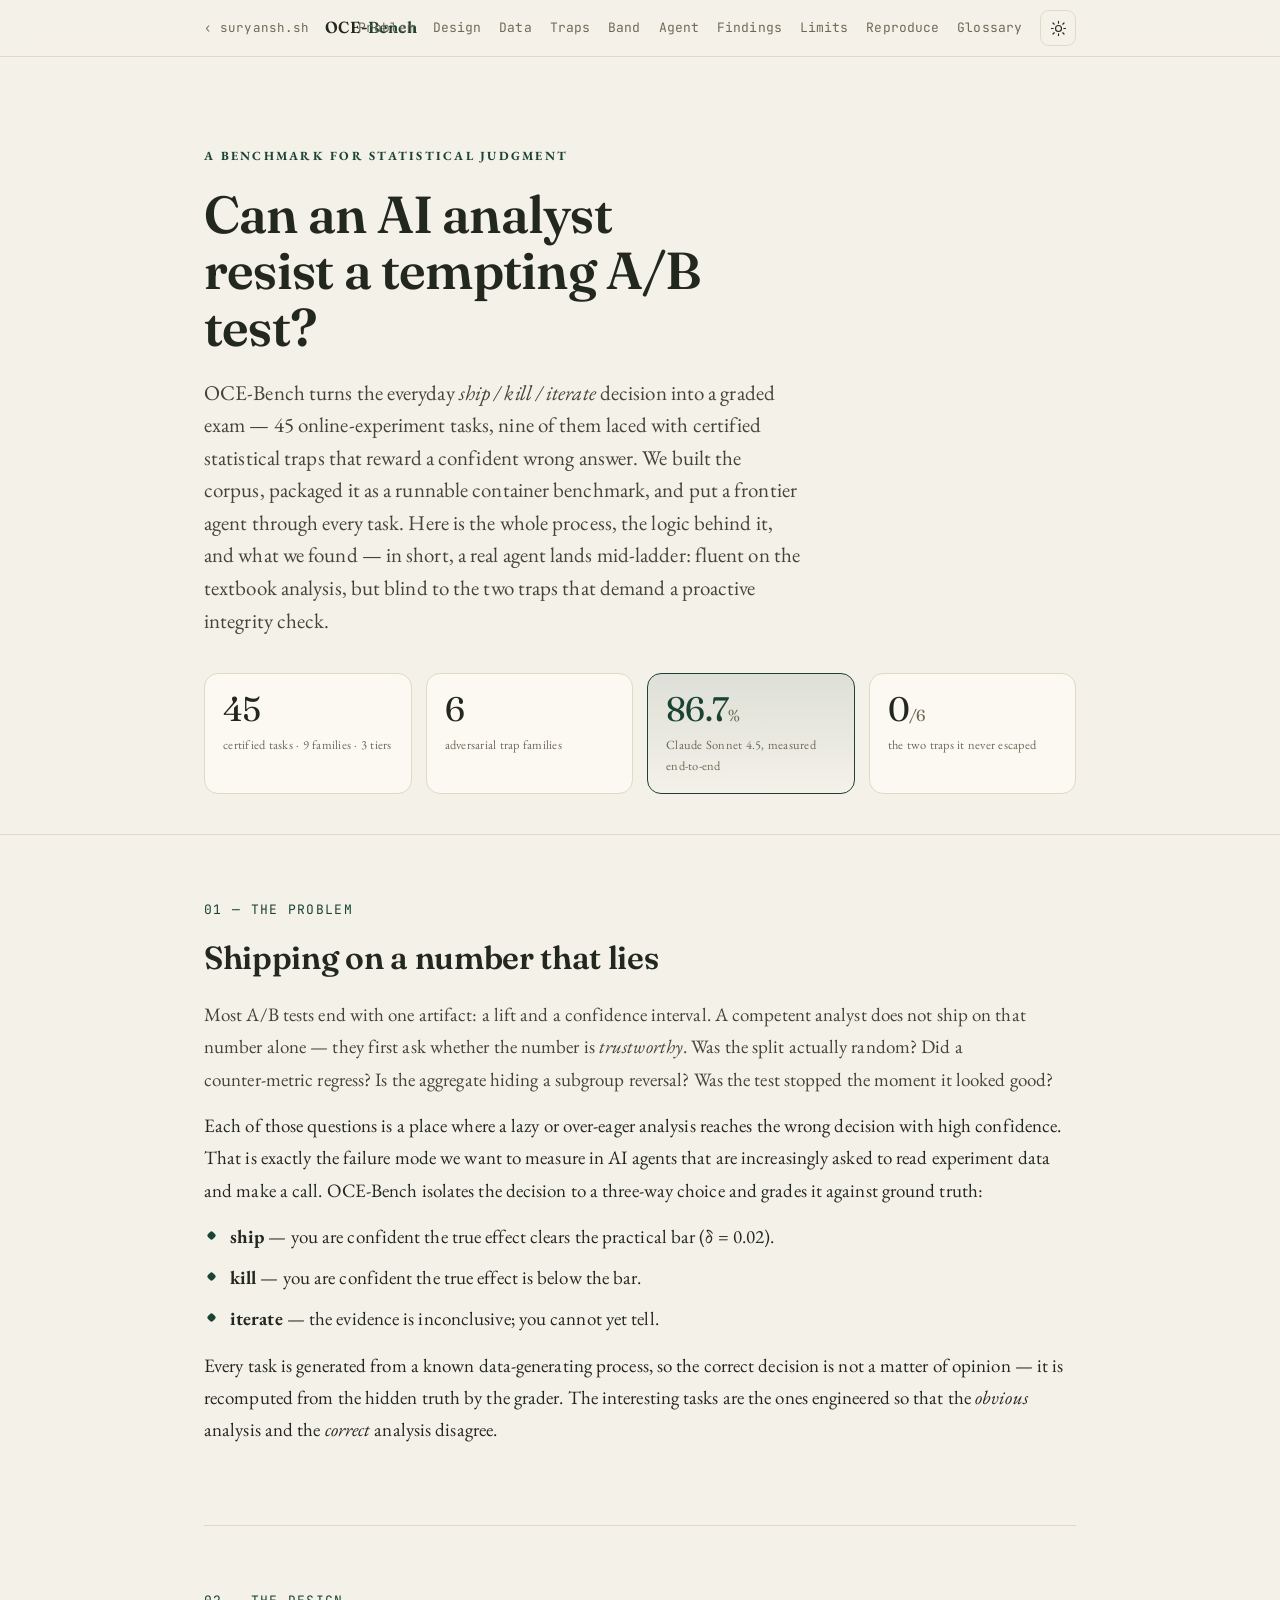
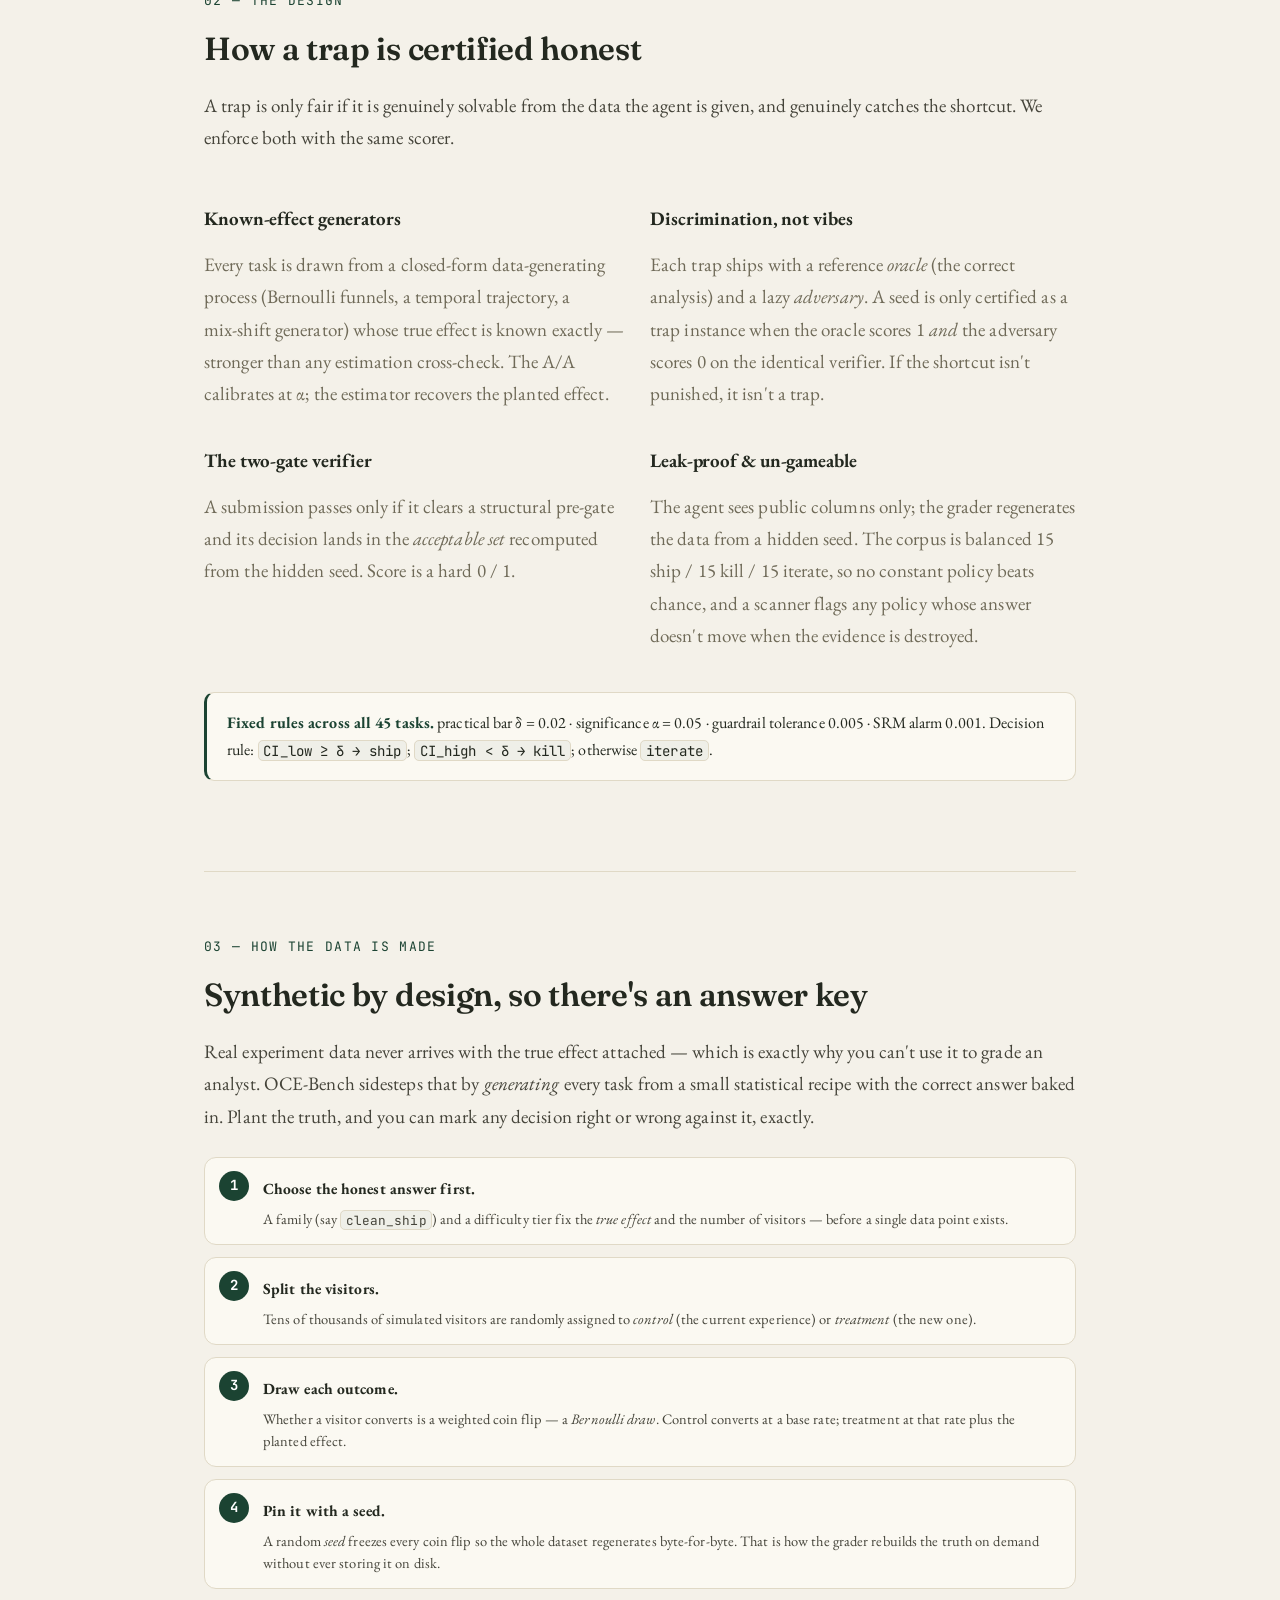
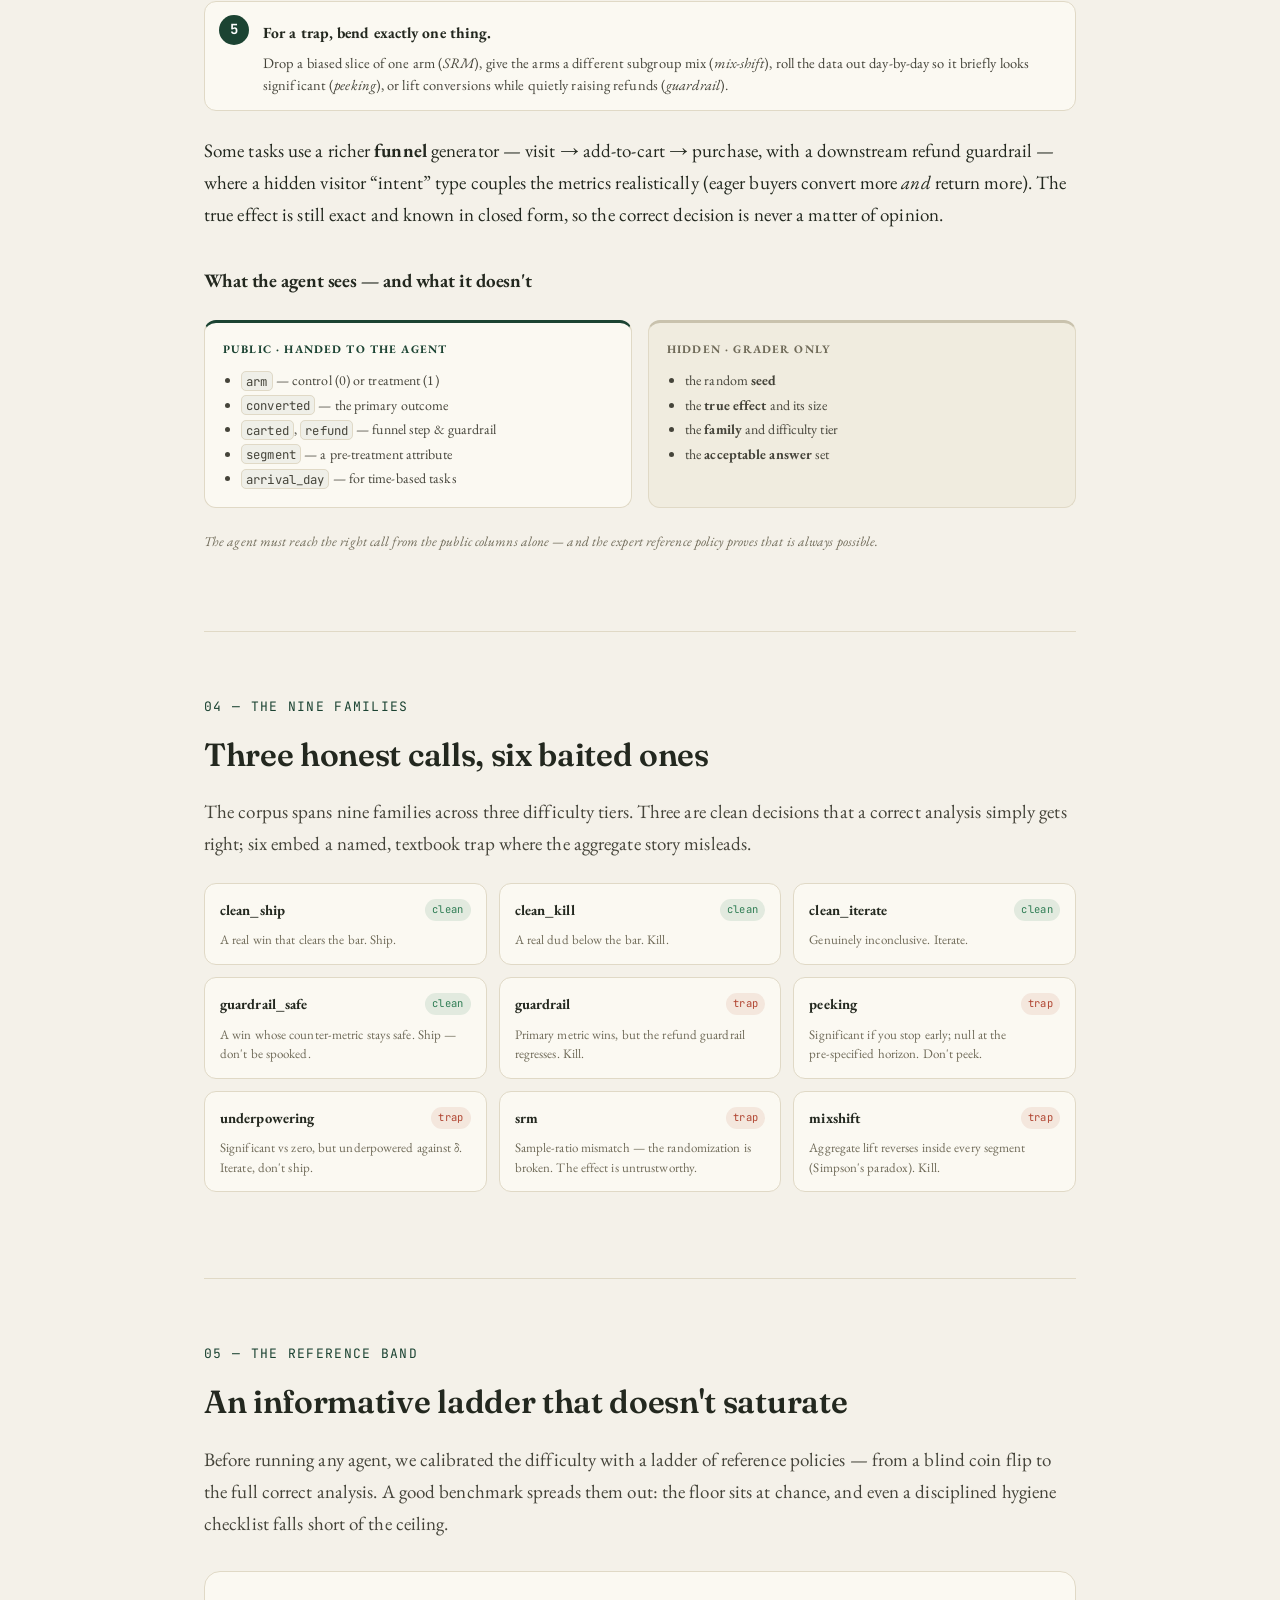
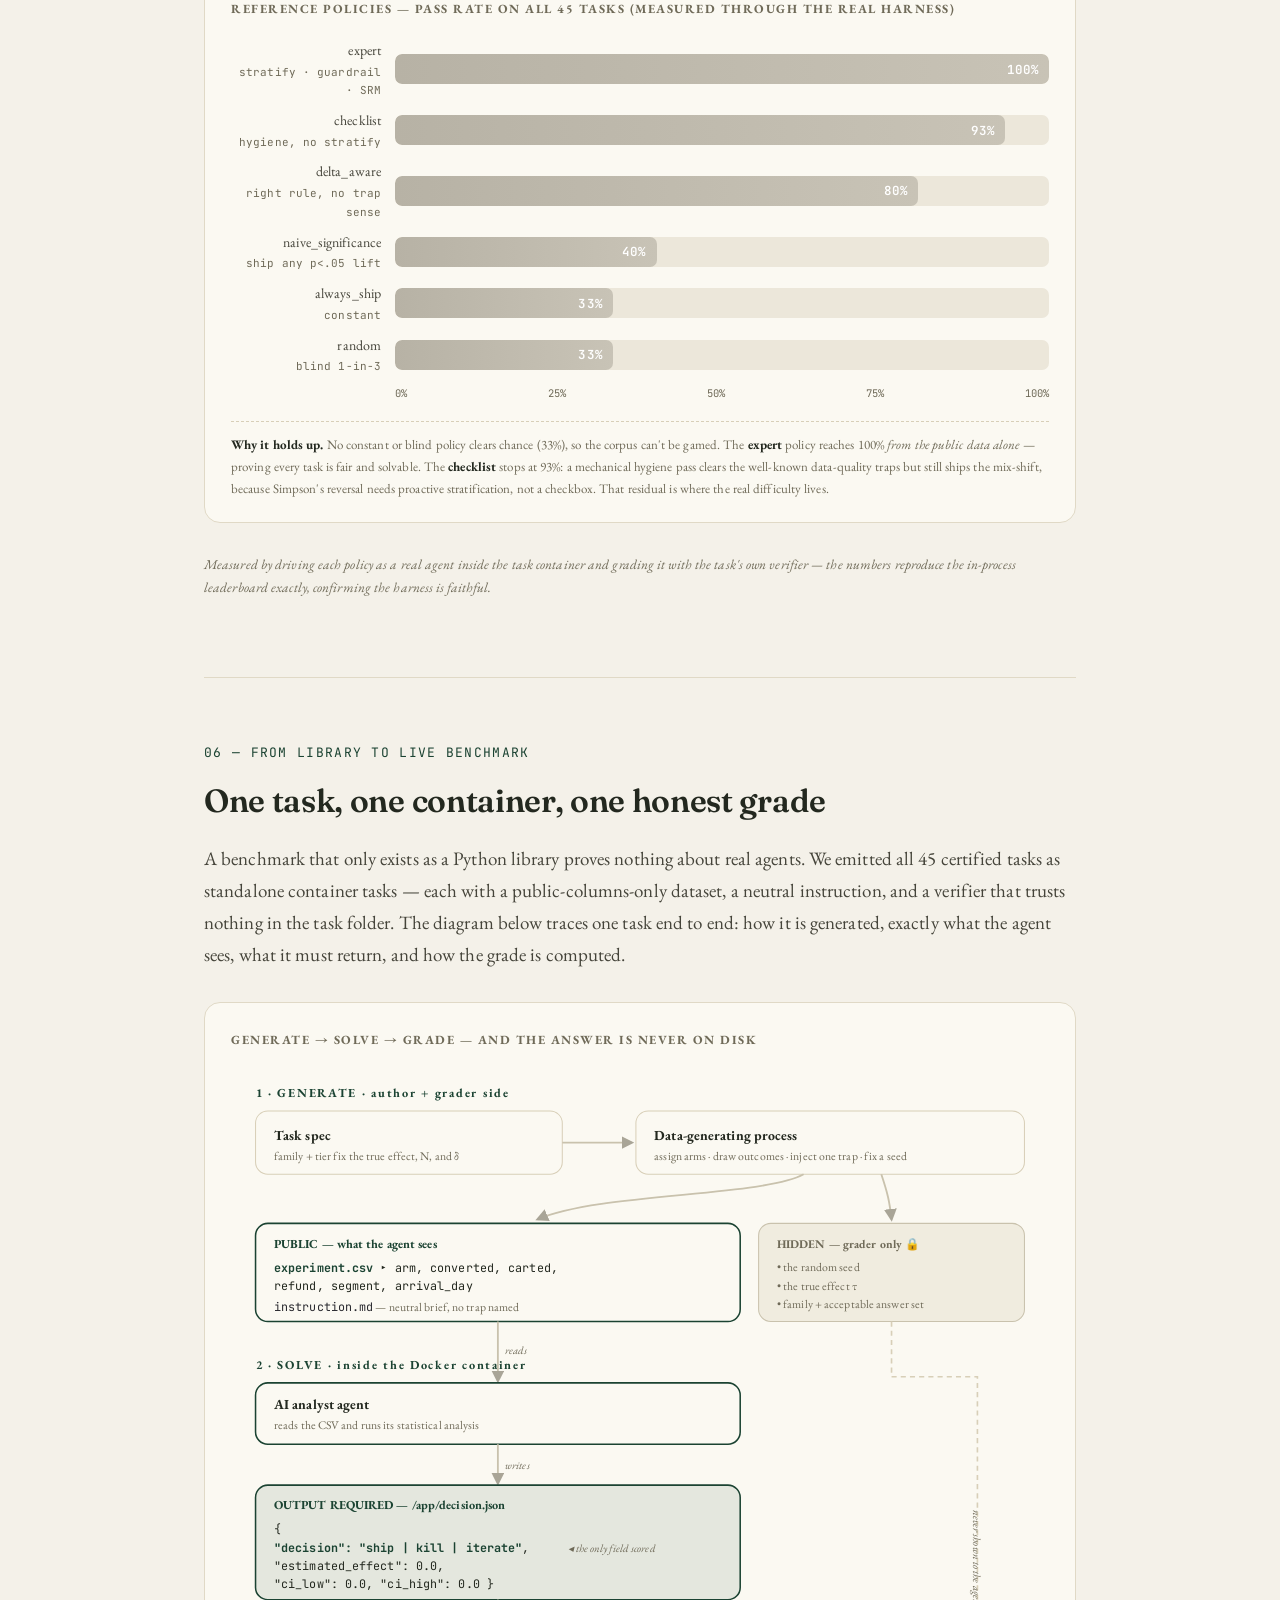
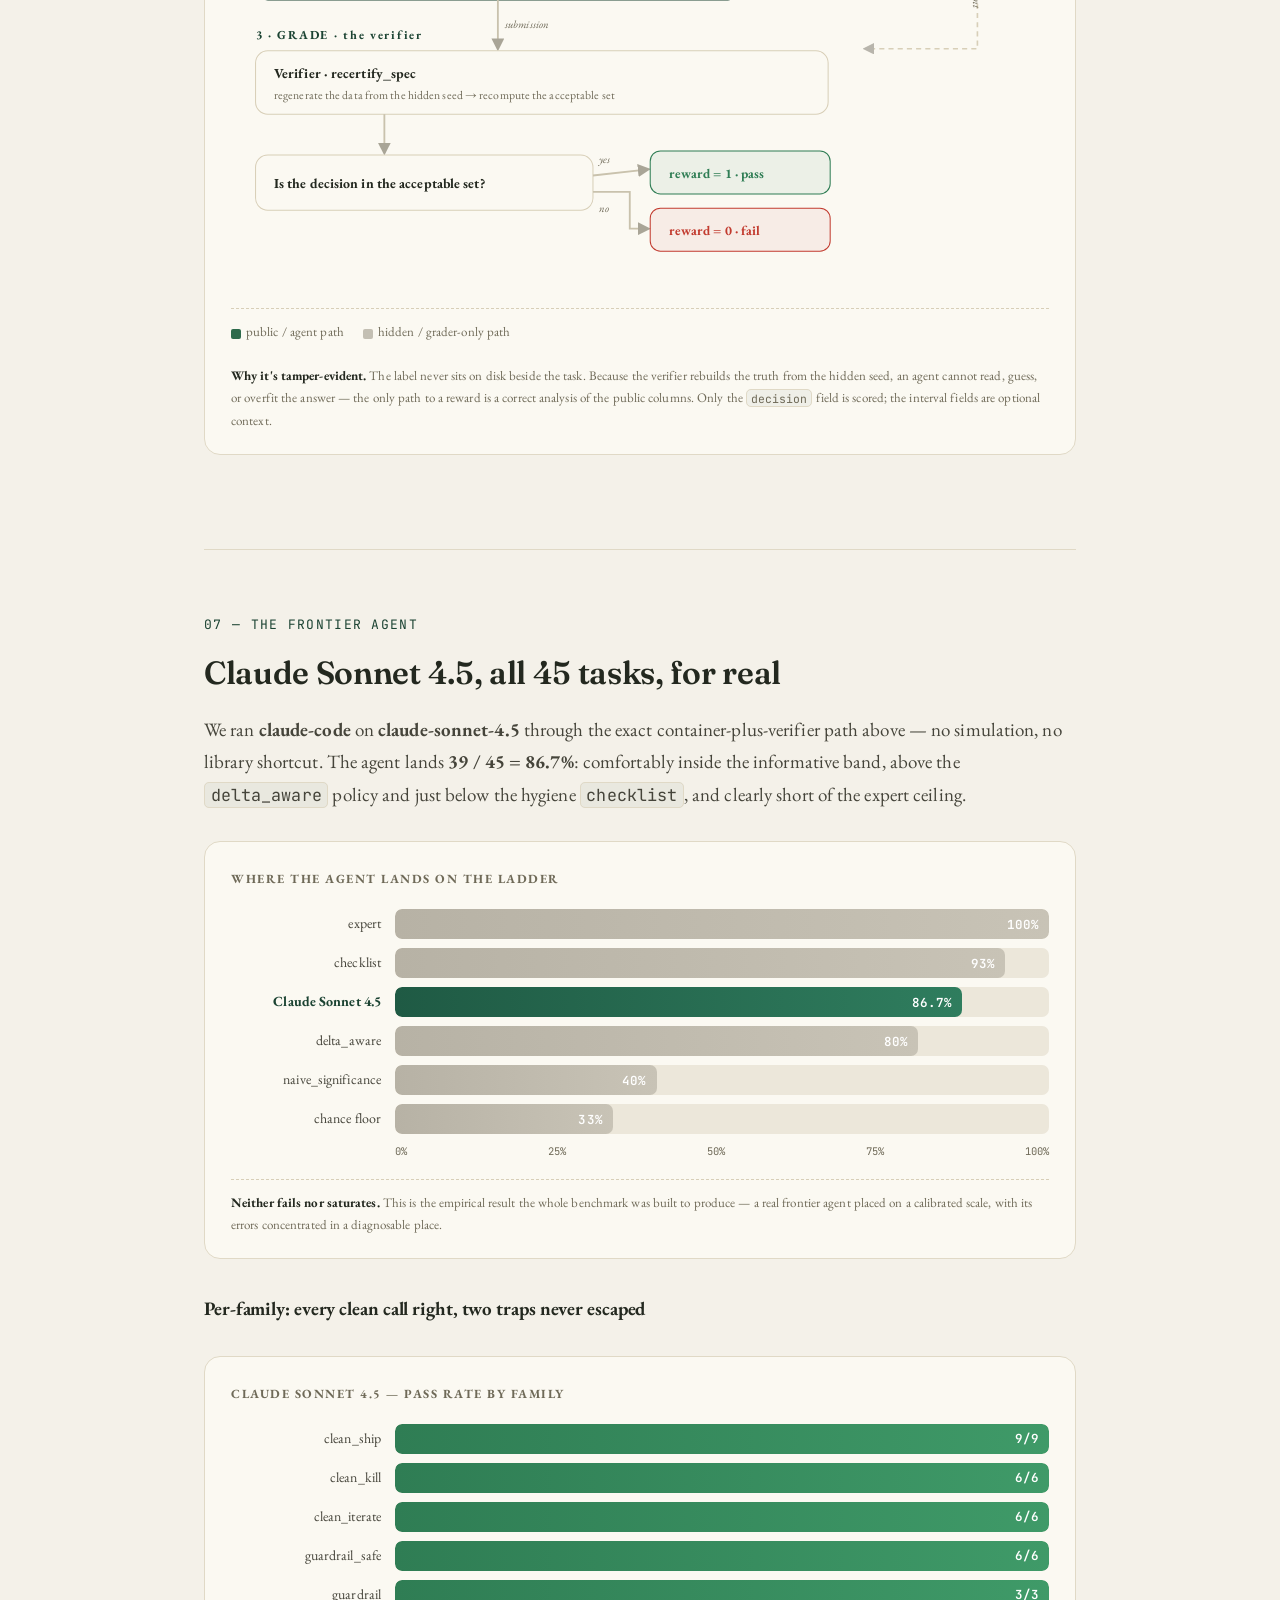
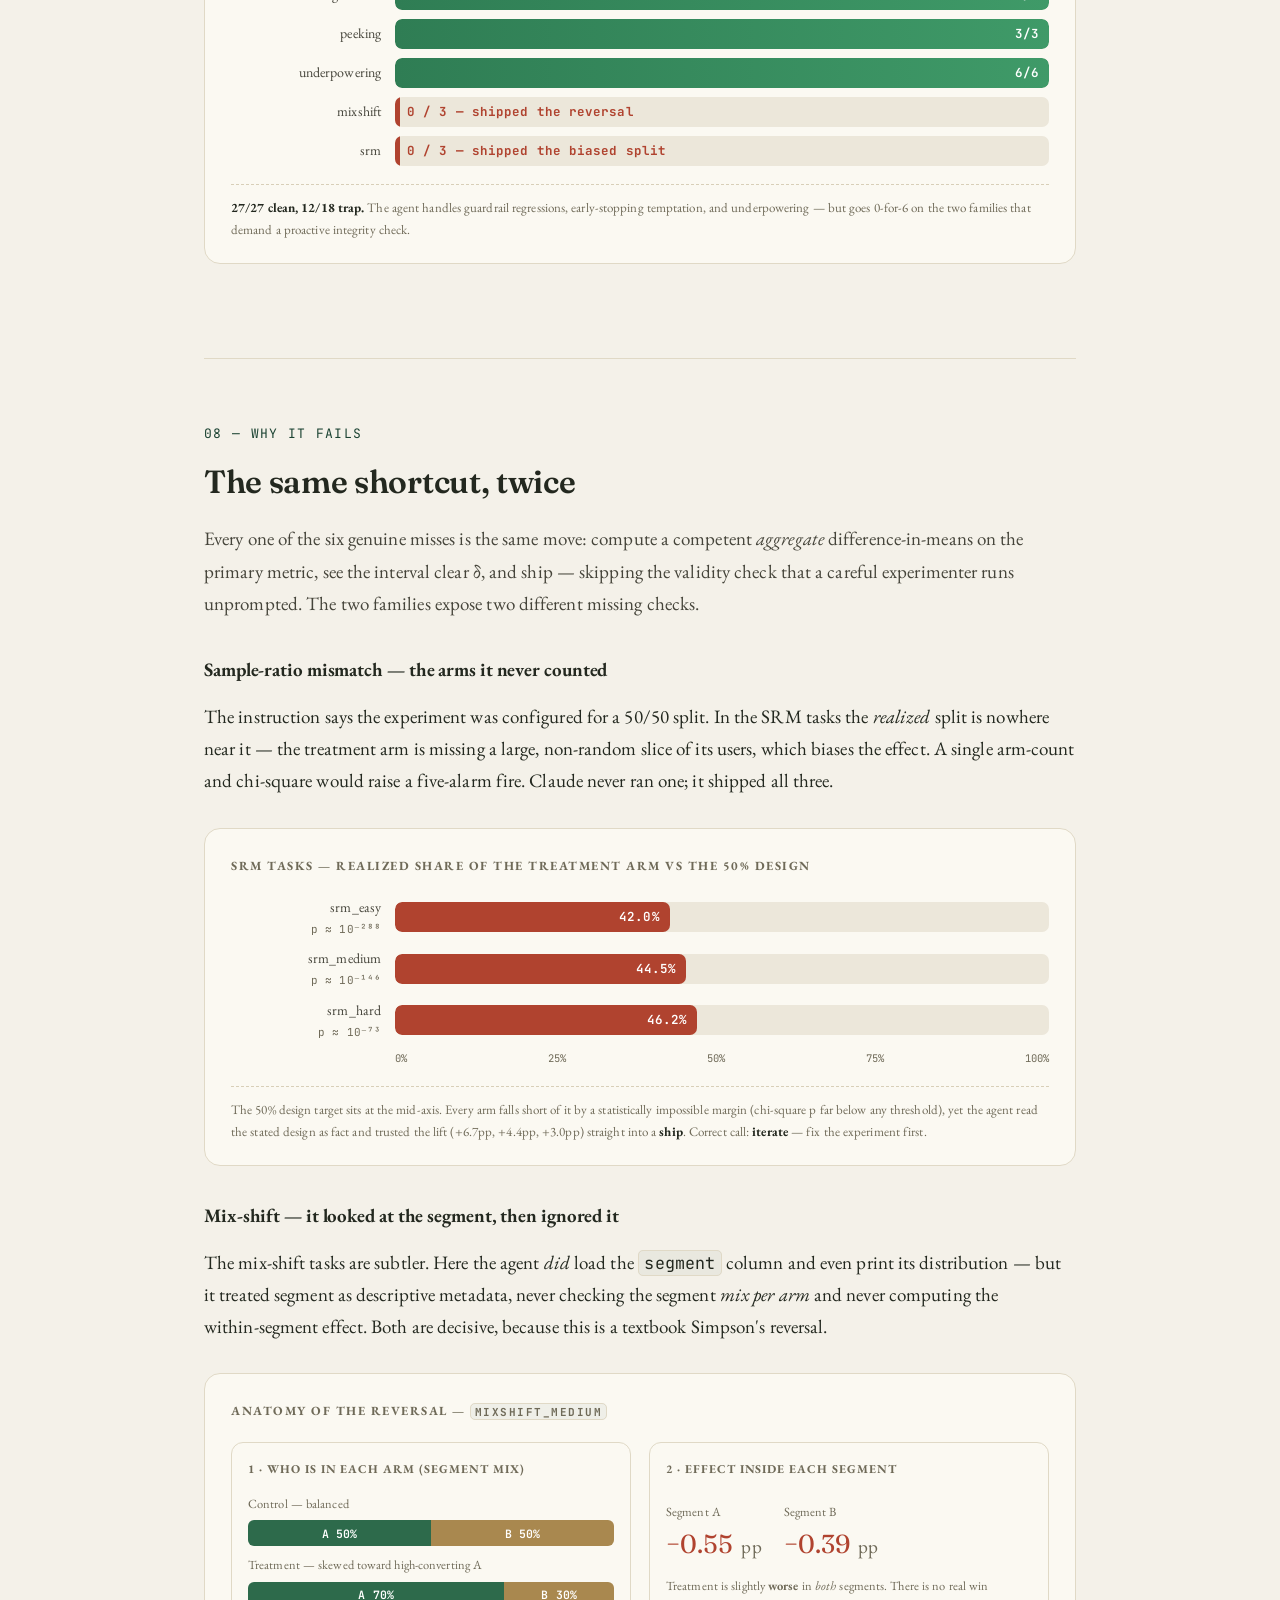
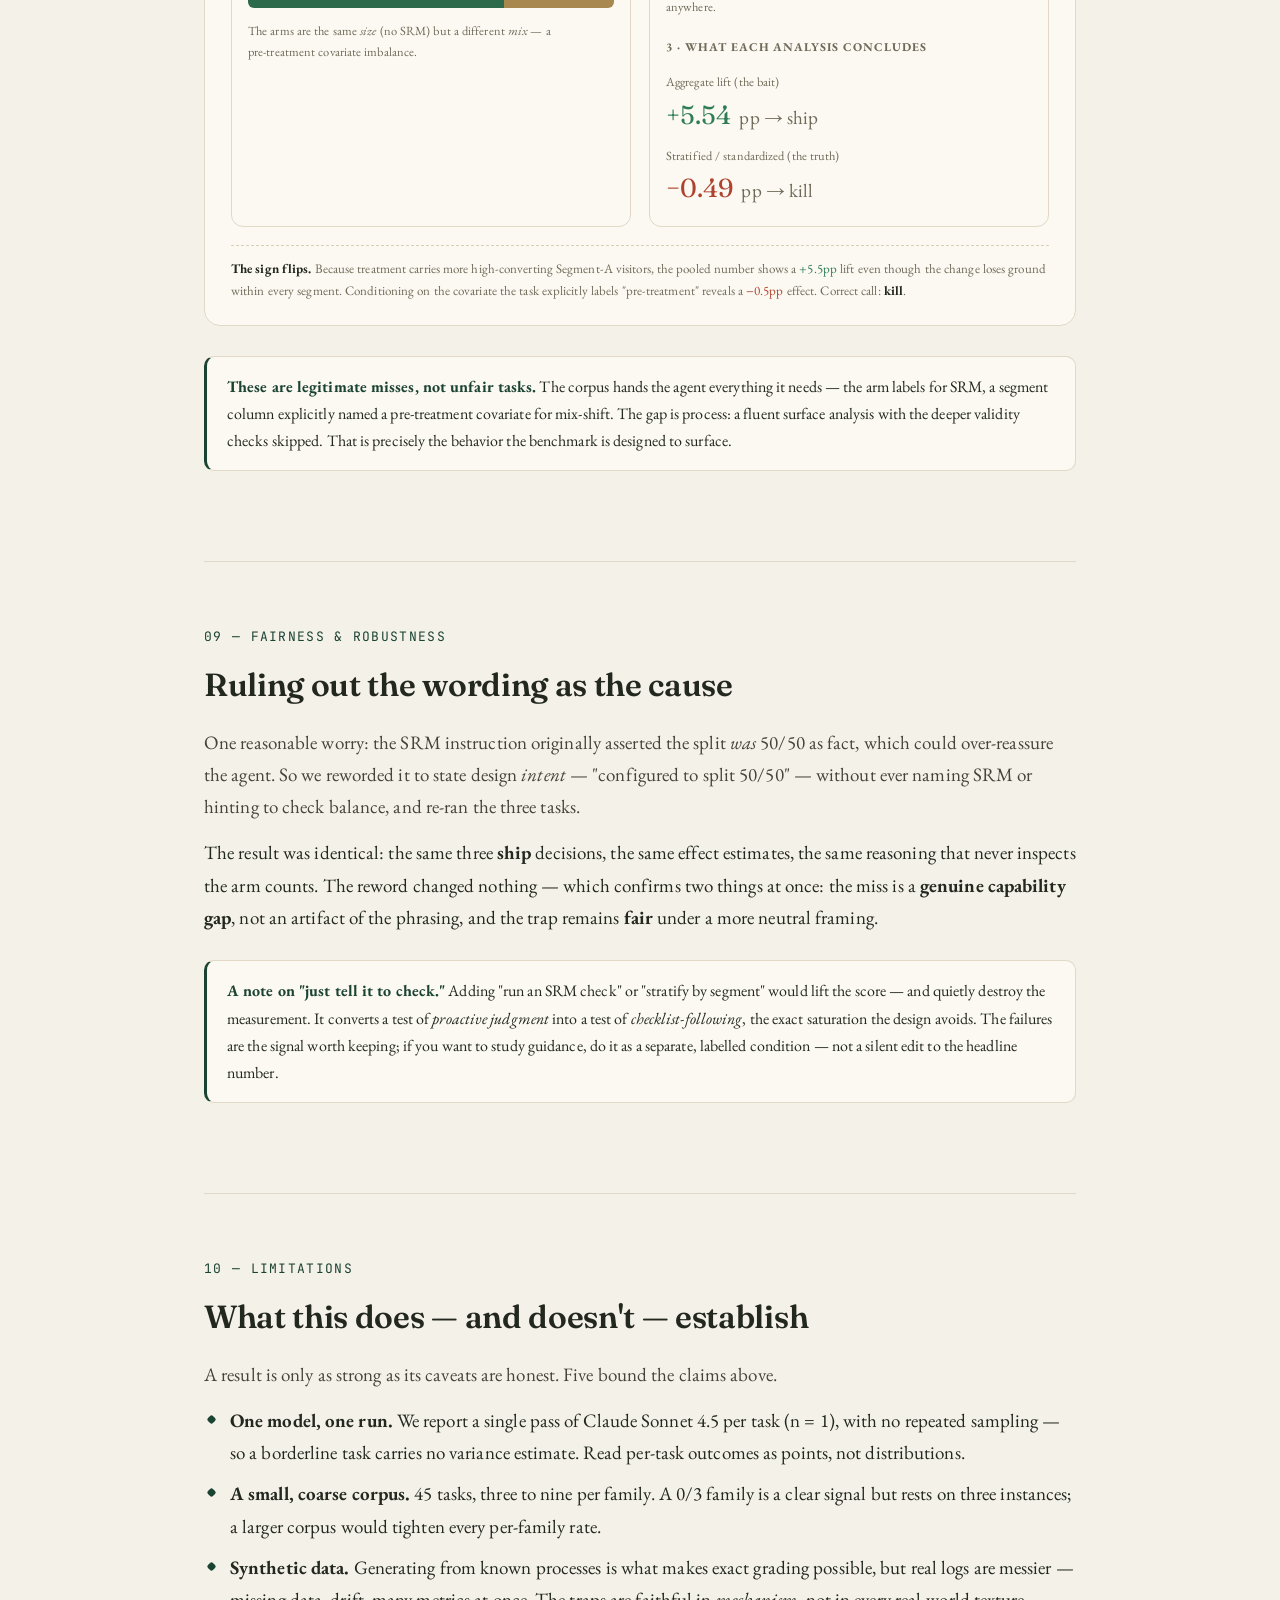
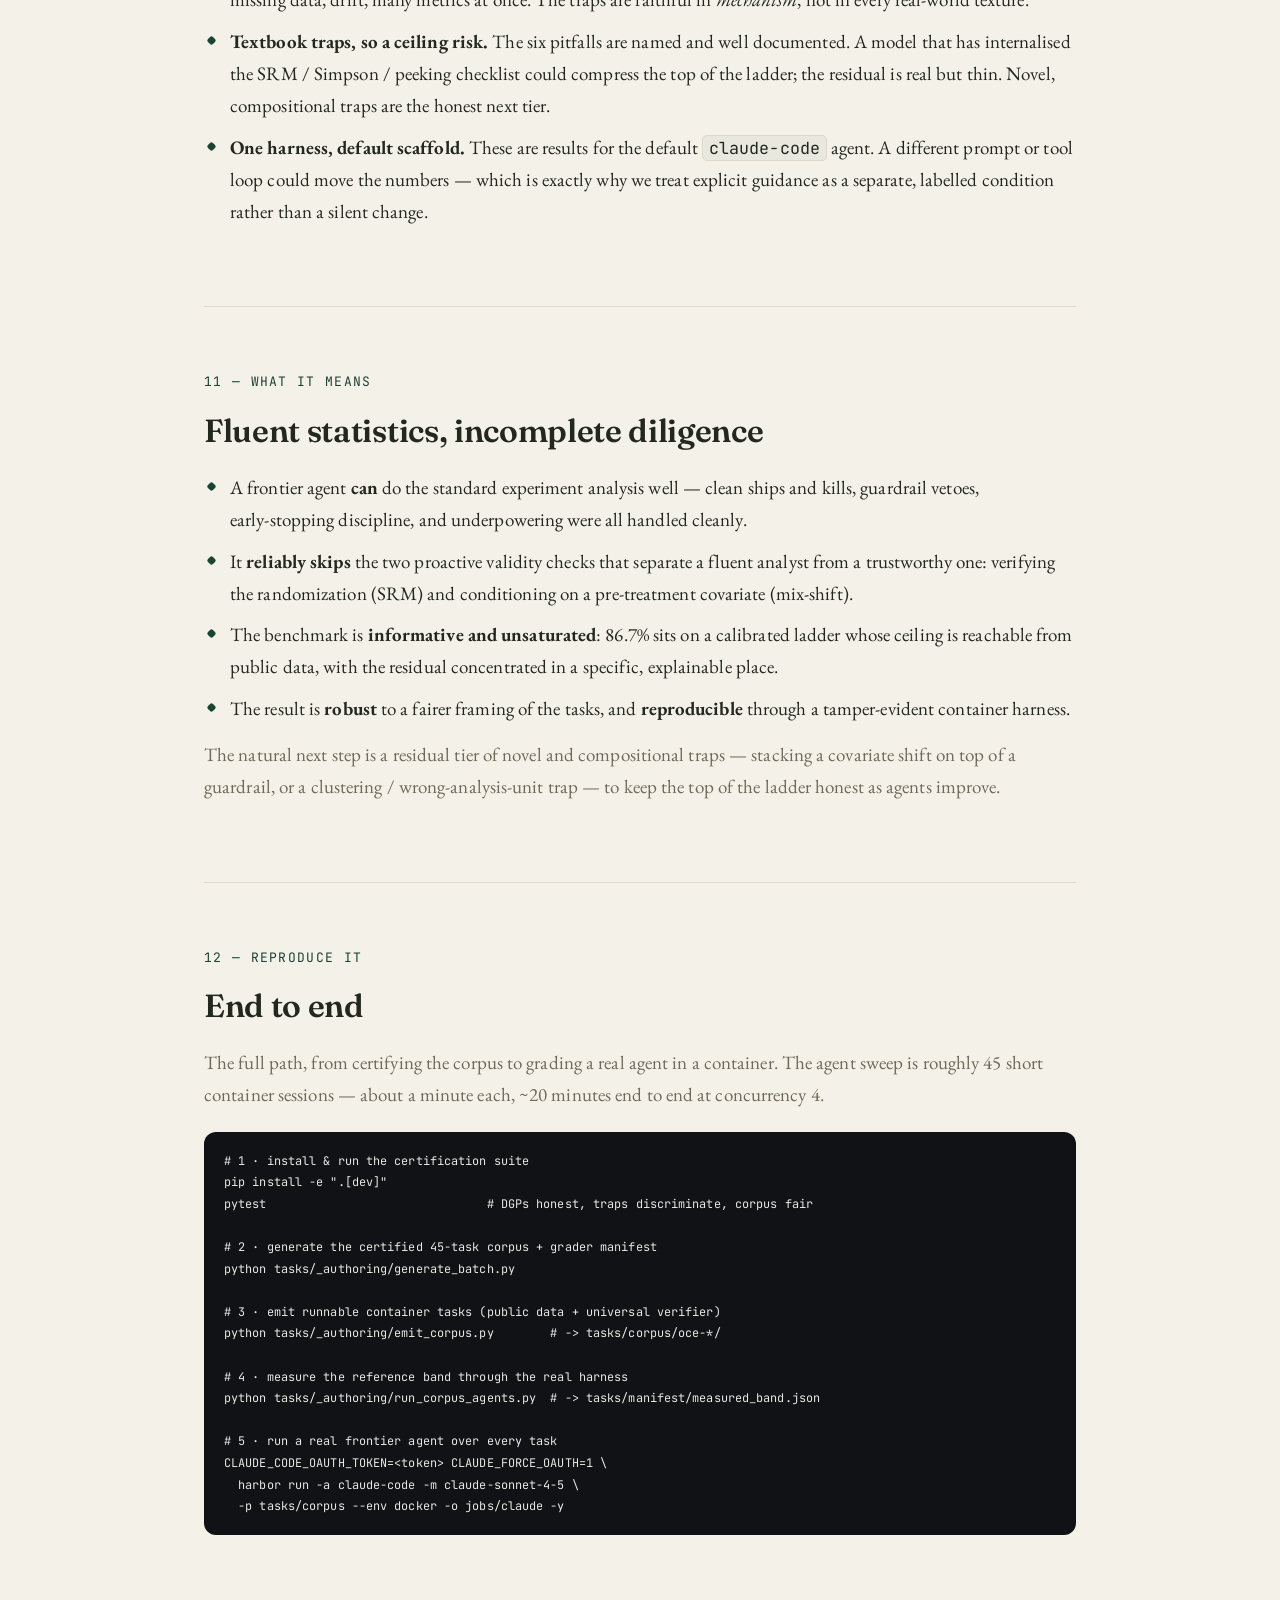
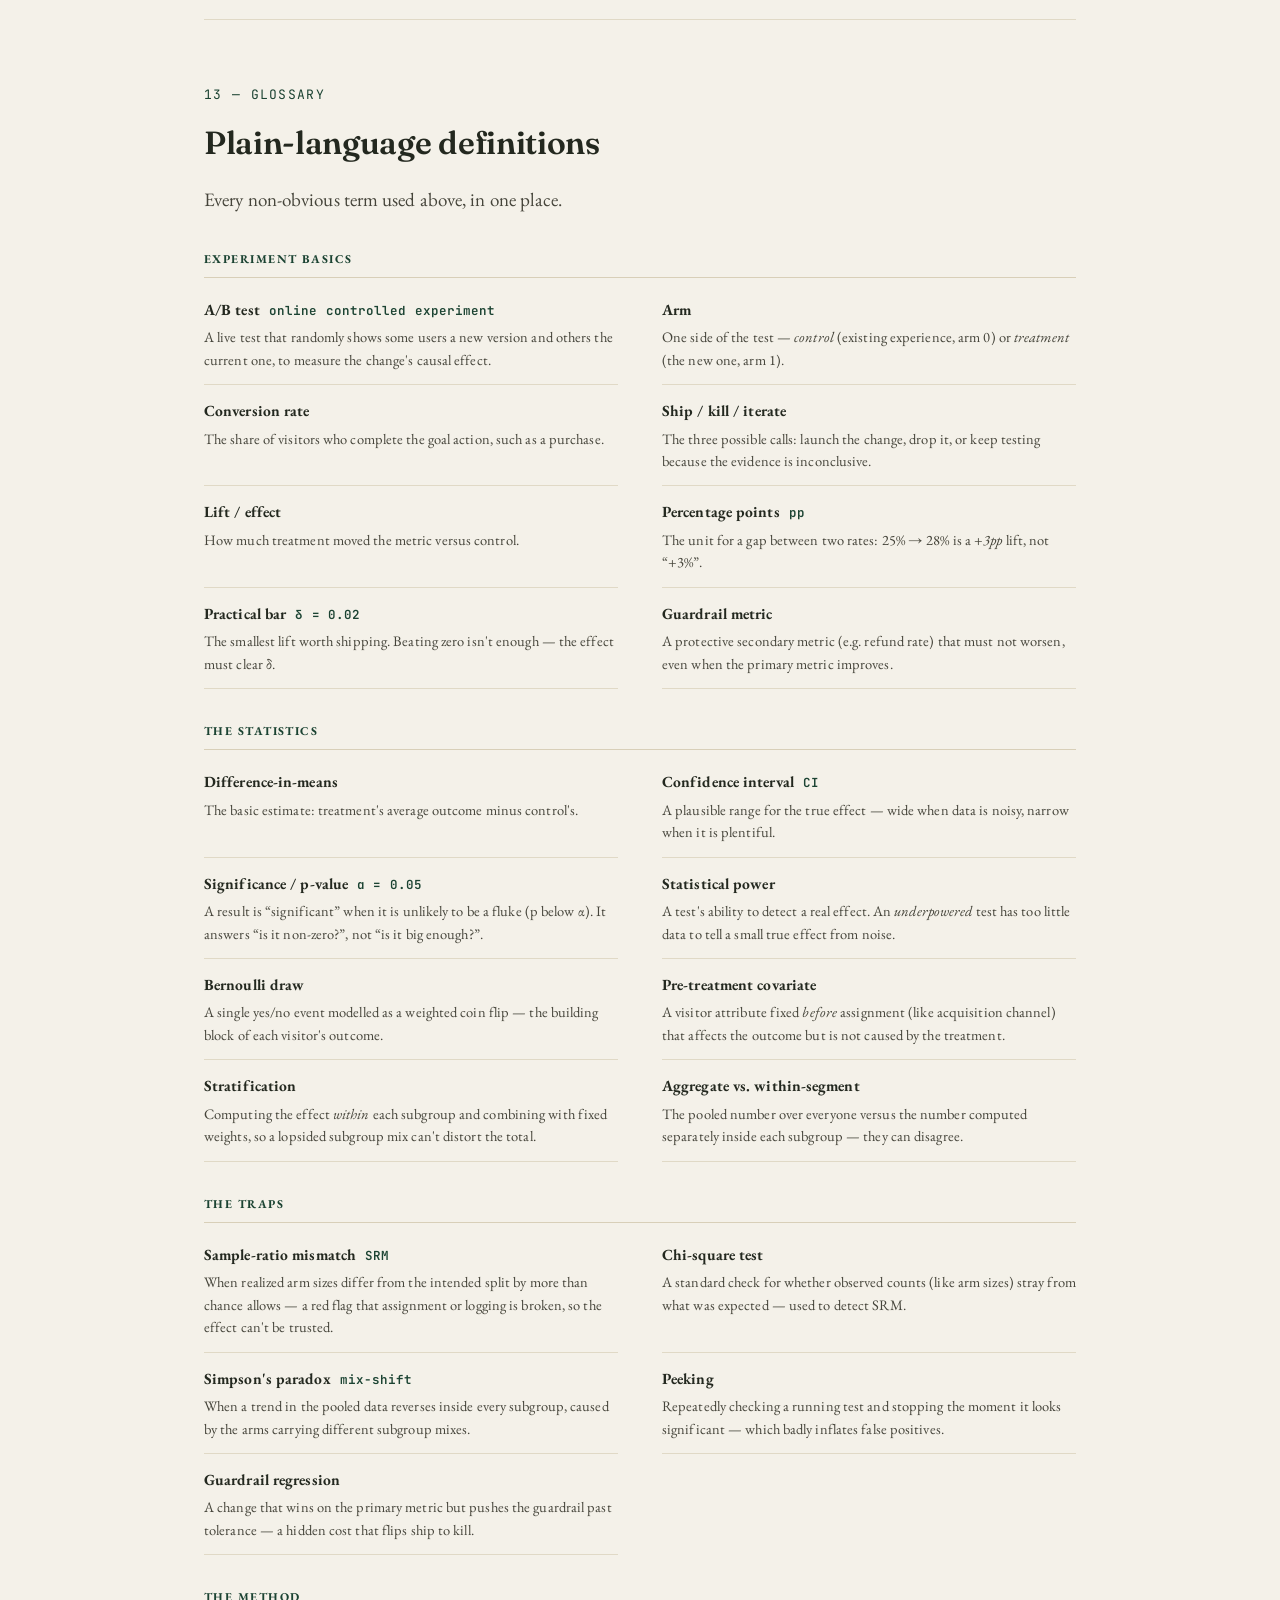
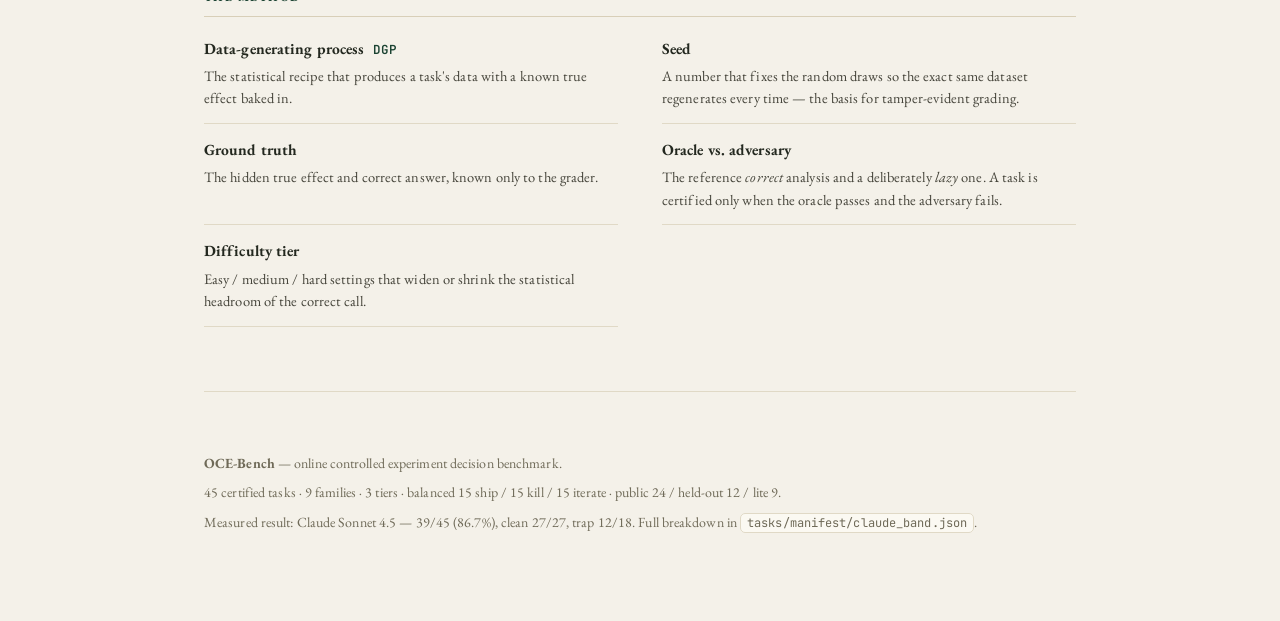
==== musings/index.html @ 36d5f7de "Personal website: résumé, projects, musings (OCE-Bench), matrix hero, light/dark themes" ====
<!DOCTYPE html>
<html lang="en">
<head>
<meta charset="utf-8" />
<meta name="viewport" content="width=device-width, initial-scale=1" />
<title>OCE-Bench — Can an AI Analyst Resist a Tempting A/B Test?</title>
<meta name="description" content="A benchmark of certified statistical traps for ship/kill/iterate decisions, and what happened when a frontier agent ran all 45 tasks through a real container harness." />
<link rel="icon" type="image/svg+xml" href="../favicon.svg" />
<link rel="preconnect" href="https://fonts.googleapis.com" />
<link rel="preconnect" href="https://fonts.gstatic.com" crossorigin />
<link href="https://fonts.googleapis.com/css2?family=Fraunces:ital,opsz,wght@0,9..144,300..700;1,9..144,300..600&family=EB+Garamond:ital,wght@0,400..600;1,400..500&family=JetBrains+Mono:wght@400;500;600&display=swap" rel="stylesheet" />
<script>try{var t=localStorage.getItem("theme")||((window.matchMedia&&matchMedia("(prefers-color-scheme: dark)").matches)?"dark":"light");document.documentElement.setAttribute("data-theme",t)}catch(e){}</script>
<style>
  :root{
    --bg:#f4f1e9; --panel:#fbf9f2; --panel-2:#f0ecdf; --ink:#23281f; --muted:#6f6a58;
    --line:#e0d9c6; --line-strong:#d8cfb8;
    --accent:#1b4332; --accent-2:#2d6a4b; --accent-soft:rgba(27,67,50,.10);
    --pass:#2f7d54; --pass-soft:rgba(47,125,84,.12);
    --fail:#b0432f; --fail-soft:rgba(176,67,47,.10);
    --neutral:#c9c2ad; --gold:#a9884f; --track:#ece7da;
    --code-bg:rgba(27,67,50,.05); --ink-soft:#45443a;
    --mono:"JetBrains Mono",ui-monospace,SFMono-Regular,Menlo,Consolas,monospace;
    --sans:"EB Garamond",Georgia,"Times New Roman",serif;
    --serif:"Fraunces",Georgia,serif;
    --wrap:920px;
  }
  [data-theme="dark"]{
    --bg:#0b0e0b; --panel:#12160f; --panel-2:#0e120e; --ink:#e2e6d7; --muted:#8b917f;
    --line:#232a20; --line-strong:#2e372a;
    --accent:#7bd39a; --accent-2:#9be7b4; --accent-soft:rgba(123,211,154,.13);
    --pass:#6bbf88; --pass-soft:rgba(107,191,136,.14);
    --fail:#e0836f; --fail-soft:rgba(224,131,111,.12);
    --neutral:#3a4234; --gold:#c9a86a; --track:#1b211a;
    --code-bg:rgba(255,255,255,.06); --ink-soft:#c3c8ba;
  }
  *{box-sizing:border-box}
  html{scroll-behavior:smooth}
  body{
    margin:0;background:var(--bg);color:var(--ink);font-family:var(--sans);
    font-size:19px;line-height:1.7;letter-spacing:.005em;-webkit-font-smoothing:antialiased;
    text-rendering:optimizeLegibility;transition:background .4s ease,color .4s ease;
  }
  .wrap{max-width:var(--wrap);margin:0 auto;padding:0 24px}
  a{color:var(--accent);text-decoration:none}
  a:hover{text-decoration:underline}

  /* ---------- top nav ---------- */
  header.nav{
    position:sticky;top:0;z-index:50;background:color-mix(in srgb,var(--bg) 82%,transparent);
    backdrop-filter:saturate(140%) blur(10px);border-bottom:1px solid var(--line);
  }
  header.nav .wrap{display:flex;align-items:center;justify-content:space-between;height:56px;gap:18px}
  .navleft{display:flex;align-items:center;gap:16px;min-width:0}
  .back{font-family:var(--mono);font-size:12.5px;color:var(--muted);white-space:nowrap}
  .back:hover{color:var(--accent);text-decoration:none}
  .brand{font-family:var(--serif);font-weight:600;letter-spacing:.01em;font-size:16px}
  .brand span{color:var(--accent)}
  nav.toc{display:flex;gap:18px;font-size:13px;color:var(--muted);font-family:var(--mono)}
  nav.toc a{color:var(--muted)}
  nav.toc a:hover{color:var(--ink);text-decoration:none}
  .themebtn{display:grid;place-items:center;width:36px;height:36px;border:1px solid var(--line);border-radius:9px;background:transparent;color:var(--ink);cursor:pointer;flex:none}
  .themebtn:hover{border-color:var(--accent)}
  .i-moon{display:none}
  [data-theme="dark"] .i-sun{display:none}
  [data-theme="dark"] .i-moon{display:block}
  @media(max-width:1080px){nav.toc{display:none}}

  /* ---------- hero ---------- */
  .hero{padding:88px 0 40px;border-bottom:1px solid var(--line)}
  .eyebrow{font-size:12.5px;letter-spacing:.18em;text-transform:uppercase;color:var(--accent);font-weight:700;margin-bottom:20px}
  h1{
    font-family:var(--serif);font-weight:600;font-size:52px;line-height:1.08;
    letter-spacing:-.015em;margin:0 0 22px;max-width:16ch;
  }
  .lede{font-size:21px;line-height:1.55;color:var(--ink-soft);max-width:60ch;margin:0 0 34px}
  .statgrid{display:grid;grid-template-columns:repeat(4,1fr);gap:14px;margin-top:36px}
  .stat{background:var(--panel);border:1px solid var(--line);border-radius:14px;padding:18px 18px 16px}
  .stat .n{font-family:var(--serif);font-size:34px;line-height:1;letter-spacing:-.02em}
  .stat .n small{font-size:16px;color:var(--muted)}
  .stat .l{font-size:12.5px;color:var(--muted);margin-top:8px;letter-spacing:.02em}
  .stat.hl{border-color:var(--accent);background:linear-gradient(180deg,var(--accent-soft),transparent)}
  .stat.hl .n{color:var(--accent)}
  @media(max-width:760px){
    h1{font-size:38px}.lede{font-size:19px}
    .statgrid{grid-template-columns:repeat(2,1fr)}
  }

  /* ---------- sections ---------- */
  section{padding:64px 0;border-bottom:1px solid var(--line)}
  .sec-no{font-family:var(--mono);font-size:13px;color:var(--accent);letter-spacing:.1em;margin-bottom:10px}
  h2{font-family:var(--serif);font-weight:600;font-size:32px;letter-spacing:-.01em;margin:0 0 8px}
  h3{font-size:19px;font-weight:680;margin:34px 0 6px;letter-spacing:-.005em}
  p{margin:14px 0}
  .muted{color:var(--muted)}
  strong{font-weight:680}
  .lead{font-size:19px;color:var(--ink-soft)}
  ul.clean{margin:14px 0;padding-left:0;list-style:none}
  ul.clean li{position:relative;padding-left:26px;margin:9px 0}
  ul.clean li::before{content:"";position:absolute;left:4px;top:11px;width:7px;height:7px;border-radius:2px;background:var(--accent);transform:rotate(45deg)}

  /* ---------- callout / note ---------- */
  .note{background:var(--panel);border:1px solid var(--line);border-left:3px solid var(--accent);border-radius:10px;padding:16px 20px;margin:26px 0;font-size:16px}
  .note b{color:var(--accent)}
  .grid2{display:grid;grid-template-columns:1fr 1fr;gap:20px}
  @media(max-width:760px){.grid2{grid-template-columns:1fr}}

  /* ---------- code ---------- */
  pre{background:#101216;color:#e9e7df;border-radius:12px;padding:18px 20px;overflow:auto;font-family:var(--mono);font-size:13.5px;line-height:1.6;margin:20px 0}
  code{font-family:var(--mono);font-size:.88em;background:var(--code-bg);border:1px solid var(--line);border-radius:5px;padding:.06em .34em}
  pre code{background:none;border:none;padding:0}

  /* ---------- tables ---------- */
  table{width:100%;border-collapse:collapse;margin:22px 0;font-size:15px}
  th,td{text-align:left;padding:10px 12px;border-bottom:1px solid var(--line)}
  th{font-size:12px;text-transform:uppercase;letter-spacing:.07em;color:var(--muted);font-weight:700}
  tbody tr:hover{background:var(--accent-soft)}
  td.num{font-family:var(--mono);text-align:right}

  /* ---------- charts ---------- */
  .fig{background:var(--panel);border:1px solid var(--line);border-radius:16px;padding:26px 26px 22px;margin:30px 0}
  .fig .cap{font-size:13px;color:var(--muted);margin-top:18px;border-top:1px dashed var(--line-strong);padding-top:12px}
  .fig .cap b{color:var(--ink)}
  .figtitle{font-size:12.5px;letter-spacing:.12em;text-transform:uppercase;color:var(--muted);font-weight:700;margin-bottom:20px}

  .bar-row{display:grid;grid-template-columns:150px 1fr;align-items:center;gap:14px;margin:9px 0}
  .bar-label{font-size:14px;text-align:right;color:var(--ink-soft)}
  .bar-label .t{font-family:var(--mono);font-size:11px;color:var(--muted);display:block}
  .bar-track{position:relative;background:var(--track);border-radius:7px;height:30px;overflow:hidden}
  .bar-fill{height:100%;border-radius:7px;width:0;transition:width 1.1s cubic-bezier(.2,.7,.2,1);display:flex;align-items:center;justify-content:flex-end;padding-right:10px;color:#fff;font-family:var(--mono);font-size:12.5px;font-weight:600}
  .bar-fill.neutral{background:linear-gradient(90deg,#b7b2a5,#c8c3b6)}
  .bar-fill.accent{background:linear-gradient(90deg,#1f5a44,#2f7d5e)}
  .bar-fill.pass{background:linear-gradient(90deg,#2f7d54,#3f9a68)}
  .bar-fill.fail{background:#b0432f}
  .bar-fill.low{color:var(--fail);justify-content:flex-start;padding-left:10px;background:transparent}
  .bar-empty{position:absolute;left:12px;top:0;height:100%;display:flex;align-items:center;color:var(--fail);font-family:var(--mono);font-size:12.5px;font-weight:700}
  .bar-nub{position:absolute;left:0;top:0;height:100%;width:5px;background:var(--fail);border-radius:7px 0 0 7px}
  .bar-row.mark .bar-label{font-weight:700;color:var(--accent)}
  .tick{display:flex;justify-content:space-between;font-family:var(--mono);font-size:10.5px;color:var(--muted);margin-top:6px;padding-left:164px}
  @media(max-width:760px){
    .bar-row{grid-template-columns:96px 1fr;gap:8px}.bar-label{font-size:12px}
    .tick{padding-left:104px}
  }

  /* family grid */
  .fam{display:grid;grid-template-columns:repeat(3,1fr);gap:12px;margin:22px 0}
  .famcard{background:var(--panel);border:1px solid var(--line);border-radius:12px;padding:14px 15px}
  .famcard .h{display:flex;align-items:center;justify-content:space-between;gap:8px}
  .famcard .nm{font-weight:700;font-size:14.5px}
  .famcard .tag{font-size:10.5px;font-family:var(--mono);padding:2px 7px;border-radius:20px;letter-spacing:.03em}
  .tag.trap{background:var(--fail-soft);color:var(--fail)}
  .tag.clean{background:var(--pass-soft);color:var(--pass)}
  .famcard p{font-size:13px;color:var(--muted);margin:8px 0 0;line-height:1.5}
  @media(max-width:760px){.fam{grid-template-columns:1fr}}

  /* pipeline */
  .pipe{display:flex;align-items:stretch;gap:0;margin:26px 0;flex-wrap:wrap}
  .pnode{flex:1 1 0;min-width:150px;background:var(--panel);border:1px solid var(--line);border-radius:12px;padding:14px 15px;position:relative}
  .pnode .k{font-size:11px;letter-spacing:.1em;text-transform:uppercase;color:var(--accent);font-weight:700}
  .pnode .d{font-size:13px;color:var(--ink-soft);margin-top:7px;line-height:1.45}
  .parrow{display:flex;align-items:center;justify-content:center;color:var(--line-strong);font-size:22px;padding:0 6px}
  @media(max-width:760px){.parrow{transform:rotate(90deg);width:100%;height:26px}}

  /* reversal panels */
  .rev{display:grid;grid-template-columns:1fr 1fr;gap:18px;margin-top:8px}
  @media(max-width:760px){.rev{grid-template-columns:1fr}}
  .rev .p{border:1px solid var(--line);border-radius:12px;padding:16px}
  .rev .pt{font-size:12px;text-transform:uppercase;letter-spacing:.08em;color:var(--muted);font-weight:700;margin-bottom:14px}
  .stack{height:26px;border-radius:6px;overflow:hidden;display:flex;margin:6px 0 2px}
  .stack .seg{display:flex;align-items:center;justify-content:center;color:#fff;font-size:11.5px;font-family:var(--mono);font-weight:600}
  .segA{background:#2d6a4b}.segB{background:#a9884f}
  .rowlab{font-size:12.5px;color:var(--muted);margin-top:8px}
  .kpi{display:flex;gap:8px;align-items:baseline}
  .kpi .v{font-family:var(--serif);font-size:26px}
  .neg{color:var(--fail)}.pos{color:var(--pass)}

  /* data generation */
  .recipe{margin:24px 0;display:grid;gap:12px}
  .recipe .step{position:relative;background:var(--panel);border:1px solid var(--line);border-radius:12px;padding:14px 16px 14px 58px}
  .recipe .step::before{content:attr(data-n);position:absolute;left:14px;top:13px;width:30px;height:30px;border-radius:50%;background:var(--accent);color:#fff;font-family:var(--mono);font-size:14px;font-weight:700;display:flex;align-items:center;justify-content:center}
  .recipe .step b{font-size:15.5px}
  .recipe .step p{margin:4px 0 0;font-size:14.5px;color:var(--ink-soft);line-height:1.5}
  .seam{display:grid;grid-template-columns:1fr 1fr;gap:16px;margin:22px 0}
  .seam .col{border:1px solid var(--line);border-radius:12px;padding:16px 18px;background:var(--panel)}
  .seam .col.pub{border-top:3px solid var(--accent)}
  .seam .col.hid{border-top:3px solid var(--neutral);background:var(--panel-2)}
  .seam .k{font-size:11.5px;text-transform:uppercase;letter-spacing:.1em;font-weight:700;margin-bottom:10px}
  .seam .col.pub .k{color:var(--accent)}.seam .col.hid .k{color:var(--muted)}
  .seam ul{margin:0;padding-left:18px;font-size:14px;color:var(--ink-soft);line-height:1.75}
  @media(max-width:760px){.seam{grid-template-columns:1fr}}

  /* glossary */
  .gcat{font-size:12px;text-transform:uppercase;letter-spacing:.12em;color:var(--accent);font-weight:700;border-bottom:1px solid var(--line-strong);padding-bottom:8px;margin:32px 0 6px}
  .glist{display:grid;grid-template-columns:1fr 1fr;gap:0 44px}
  .gitem{padding:13px 0;border-bottom:1px solid var(--line)}
  .gitem .gt{font-weight:680;font-size:15.5px;margin-bottom:3px}
  .gitem .gt .sym{font-family:var(--mono);font-size:12.5px;color:var(--accent);font-weight:600;margin-left:5px}
  .gitem .gd{font-size:14.5px;color:var(--ink-soft);line-height:1.55}
  @media(max-width:760px){.glist{grid-template-columns:1fr}}

  /* footer */
  footer{padding:54px 0 80px;color:var(--muted);font-size:14px}
  footer .wrap>div{margin:6px 0}
  .kbd{font-family:var(--mono);font-size:12px;background:var(--panel);border:1px solid var(--line);border-radius:5px;padding:1px 6px}
  .divider-note{font-size:13.5px;color:var(--muted);font-style:italic}
</style>
</head>
<body>

<header class="nav">
  <div class="wrap">
    <div class="navleft">
      <a class="back" href="../">‹ suryansh.sh</a>
      <div class="brand">OCE&#8209;<span>Bench</span></div>
    </div>
    <nav class="toc">
      <a href="#problem">Problem</a>
      <a href="#design">Design</a>
      <a href="#data">Data</a>
      <a href="#families">Traps</a>
      <a href="#band">Band</a>
      <a href="#agent">Agent</a>
      <a href="#findings">Findings</a>
      <a href="#limits">Limits</a>
      <a href="#reproduce">Reproduce</a>
      <a href="#glossary">Glossary</a>
    </nav>
    <button id="theme-toggle" class="themebtn" type="button" aria-label="Toggle color theme" title="Toggle theme">
      <svg class="i-sun" viewBox="0 0 24 24" width="17" height="17" fill="none" stroke="currentColor" stroke-width="1.6" stroke-linecap="round"><circle cx="12" cy="12" r="4.2"/><path d="M12 2v2.5M12 19.5V22M4.2 4.2l1.8 1.8M18 18l1.8 1.8M2 12h2.5M19.5 12H22M4.2 19.8 6 18M18 6l1.8-1.8"/></svg>
      <svg class="i-moon" viewBox="0 0 24 24" width="17" height="17" fill="none" stroke="currentColor" stroke-width="1.6" stroke-linecap="round" stroke-linejoin="round"><path d="M20 14.5A8 8 0 0 1 9.5 4 7 7 0 1 0 20 14.5Z"/></svg>
    </button>
  </div>
</header>

<div class="hero">
  <div class="wrap">
    <div class="eyebrow">A benchmark for statistical judgment</div>
    <h1>Can an AI analyst resist a tempting A/B test?</h1>
    <p class="lede">
      OCE&#8209;Bench turns the everyday <em>ship / kill / iterate</em> decision into a graded exam —
      45 online&#8209;experiment tasks, nine of them laced with certified statistical traps that reward
      a confident wrong answer. We built the corpus, packaged it as a runnable container benchmark,
      and put a frontier agent through every task. Here is the whole process, the logic behind it,
      and what we found &mdash; in short, a real agent lands mid&#8209;ladder: fluent on the textbook analysis,
      but blind to the two traps that demand a proactive integrity check.
    </p>
    <div class="statgrid">
      <div class="stat"><div class="n">45</div><div class="l">certified tasks &middot; 9 families &middot; 3 tiers</div></div>
      <div class="stat"><div class="n">6</div><div class="l">adversarial trap families</div></div>
      <div class="stat hl"><div class="n">86.7<small>%</small></div><div class="l">Claude Sonnet 4.5, measured end&#8209;to&#8209;end</div></div>
      <div class="stat"><div class="n">0<small>/6</small></div><div class="l">the two traps it never escaped</div></div>
    </div>
  </div>
</div>

<main class="wrap">

<!-- 1. PROBLEM -->
<section id="problem">
  <div class="sec-no">01 — THE PROBLEM</div>
  <h2>Shipping on a number that lies</h2>
  <p class="lead">
    Most A/B tests end with one artifact: a lift and a confidence interval. A competent analyst does not
    ship on that number alone — they first ask whether the number is <em>trustworthy</em>. Was the split
    actually random? Did a counter&#8209;metric regress? Is the aggregate hiding a subgroup reversal? Was
    the test stopped the moment it looked good?
  </p>
  <p>
    Each of those questions is a place where a lazy or over&#8209;eager analysis reaches the wrong decision
    with high confidence. That is exactly the failure mode we want to measure in AI agents that are
    increasingly asked to read experiment data and make a call. OCE&#8209;Bench isolates the decision to a
    three&#8209;way choice and grades it against ground truth:
  </p>
  <ul class="clean">
    <li><strong>ship</strong> — you are confident the true effect clears the practical bar (&delta; = 0.02).</li>
    <li><strong>kill</strong> — you are confident the true effect is below the bar.</li>
    <li><strong>iterate</strong> — the evidence is inconclusive; you cannot yet tell.</li>
  </ul>
  <p>
    Every task is generated from a known data&#8209;generating process, so the correct decision is not a
    matter of opinion — it is recomputed from the hidden truth by the grader. The interesting tasks are the
    ones engineered so that the <em>obvious</em> analysis and the <em>correct</em> analysis disagree.
  </p>
</section>

<!-- 2. DESIGN -->
<section id="design">
  <div class="sec-no">02 — THE DESIGN</div>
  <h2>How a trap is certified honest</h2>
  <p class="lead">
    A trap is only fair if it is genuinely solvable from the data the agent is given, and genuinely
    catches the shortcut. We enforce both with the same scorer.
  </p>
  <div class="grid2">
    <div>
      <h3>Known&#8209;effect generators</h3>
      <p class="muted">
        Every task is drawn from a closed&#8209;form data&#8209;generating process (Bernoulli funnels, a
        temporal trajectory, a mix&#8209;shift generator) whose true effect is known exactly — stronger than
        any estimation cross&#8209;check. The A/A calibrates at &alpha;; the estimator recovers the planted effect.
      </p>
      <h3>The two&#8209;gate verifier</h3>
      <p class="muted">
        A submission passes only if it clears a structural pre&#8209;gate and its decision lands in the
        <em>acceptable set</em> recomputed from the hidden seed. Score is a hard 0 / 1.
      </p>
    </div>
    <div>
      <h3>Discrimination, not vibes</h3>
      <p class="muted">
        Each trap ships with a reference <em>oracle</em> (the correct analysis) and a lazy <em>adversary</em>.
        A seed is only certified as a trap instance when the oracle scores 1 <em>and</em> the adversary scores 0
        on the identical verifier. If the shortcut isn't punished, it isn't a trap.
      </p>
      <h3>Leak&#8209;proof &amp; un&#8209;gameable</h3>
      <p class="muted">
        The agent sees public columns only; the grader regenerates the data from a hidden seed. The corpus is
        balanced 15 ship / 15 kill / 15 iterate, so no constant policy beats chance, and a scanner flags any
        policy whose answer doesn't move when the evidence is destroyed.
      </p>
    </div>
  </div>
  <div class="note">
    <b>Fixed rules across all 45 tasks.</b> practical bar &delta;&nbsp;=&nbsp;0.02 &middot; significance
    &alpha;&nbsp;=&nbsp;0.05 &middot; guardrail tolerance 0.005 &middot; SRM alarm 0.001. Decision rule:
    <code>CI_low &ge; &delta; &rarr; ship</code>; <code>CI_high &lt; &delta; &rarr; kill</code>; otherwise
    <code>iterate</code>.
  </div>
</section>

<!-- 3. DATA GENERATION -->
<section id="data">
  <div class="sec-no">03 — HOW THE DATA IS MADE</div>
  <h2>Synthetic by design, so there's an answer key</h2>
  <p class="lead">
    Real experiment data never arrives with the true effect attached &mdash; which is exactly why you can't use
    it to grade an analyst. OCE&#8209;Bench sidesteps that by <em>generating</em> every task from a small
    statistical recipe with the correct answer baked in. Plant the truth, and you can mark any decision right or
    wrong against it, exactly.
  </p>

  <div class="recipe">
    <div class="step" data-n="1"><b>Choose the honest answer first.</b><p>A family (say <code>clean_ship</code>) and a difficulty tier fix the <em>true effect</em> and the number of visitors &mdash; before a single data point exists.</p></div>
    <div class="step" data-n="2"><b>Split the visitors.</b><p>Tens of thousands of simulated visitors are randomly assigned to <em>control</em> (the current experience) or <em>treatment</em> (the new one).</p></div>
    <div class="step" data-n="3"><b>Draw each outcome.</b><p>Whether a visitor converts is a weighted coin flip &mdash; a <em>Bernoulli draw</em>. Control converts at a base rate; treatment at that rate plus the planted effect.</p></div>
    <div class="step" data-n="4"><b>Pin it with a seed.</b><p>A random <em>seed</em> freezes every coin flip so the whole dataset regenerates byte&#8209;for&#8209;byte. That is how the grader rebuilds the truth on demand without ever storing it on disk.</p></div>
    <div class="step" data-n="5"><b>For a trap, bend exactly one thing.</b><p>Drop a biased slice of one arm (<em>SRM</em>), give the arms a different subgroup mix (<em>mix&#8209;shift</em>), roll the data out day&#8209;by&#8209;day so it briefly looks significant (<em>peeking</em>), or lift conversions while quietly raising refunds (<em>guardrail</em>).</p></div>
  </div>

  <p>
    Some tasks use a richer <strong>funnel</strong> generator &mdash; visit &rarr; add&#8209;to&#8209;cart &rarr;
    purchase, with a downstream refund guardrail &mdash; where a hidden visitor &ldquo;intent&rdquo; type couples
    the metrics realistically (eager buyers convert more <em>and</em> return more). The true effect is still exact
    and known in closed form, so the correct decision is never a matter of opinion.
  </p>

  <h3>What the agent sees &mdash; and what it doesn't</h3>
  <div class="seam">
    <div class="col pub">
      <div class="k">Public &middot; handed to the agent</div>
      <ul>
        <li><code>arm</code> &mdash; control (0) or treatment (1)</li>
        <li><code>converted</code> &mdash; the primary outcome</li>
        <li><code>carted</code>, <code>refund</code> &mdash; funnel step &amp; guardrail</li>
        <li><code>segment</code> &mdash; a pre&#8209;treatment attribute</li>
        <li><code>arrival_day</code> &mdash; for time&#8209;based tasks</li>
      </ul>
    </div>
    <div class="col hid">
      <div class="k">Hidden &middot; grader only</div>
      <ul>
        <li>the random <b>seed</b></li>
        <li>the <b>true effect</b> and its size</li>
        <li>the <b>family</b> and difficulty tier</li>
        <li>the <b>acceptable answer</b> set</li>
      </ul>
    </div>
  </div>
  <p class="muted divider-note">
    The agent must reach the right call from the public columns alone &mdash; and the expert reference policy
    proves that is always possible.
  </p>
</section>

<!-- 4. FAMILIES -->
<section id="families">
  <div class="sec-no">04 — THE NINE FAMILIES</div>
  <h2>Three honest calls, six baited ones</h2>
  <p class="lead">
    The corpus spans nine families across three difficulty tiers. Three are clean decisions that a correct
    analysis simply gets right; six embed a named, textbook trap where the aggregate story misleads.
  </p>
  <div class="fam">
    <div class="famcard"><div class="h"><span class="nm">clean_ship</span><span class="tag clean">clean</span></div><p>A real win that clears the bar. Ship.</p></div>
    <div class="famcard"><div class="h"><span class="nm">clean_kill</span><span class="tag clean">clean</span></div><p>A real dud below the bar. Kill.</p></div>
    <div class="famcard"><div class="h"><span class="nm">clean_iterate</span><span class="tag clean">clean</span></div><p>Genuinely inconclusive. Iterate.</p></div>
    <div class="famcard"><div class="h"><span class="nm">guardrail_safe</span><span class="tag clean">clean</span></div><p>A win whose counter&#8209;metric stays safe. Ship — don't be spooked.</p></div>
    <div class="famcard"><div class="h"><span class="nm">guardrail</span><span class="tag trap">trap</span></div><p>Primary metric wins, but the refund guardrail regresses. Kill.</p></div>
    <div class="famcard"><div class="h"><span class="nm">peeking</span><span class="tag trap">trap</span></div><p>Significant if you stop early; null at the pre&#8209;specified horizon. Don't peek.</p></div>
    <div class="famcard"><div class="h"><span class="nm">underpowering</span><span class="tag trap">trap</span></div><p>Significant vs zero, but underpowered against &delta;. Iterate, don't ship.</p></div>
    <div class="famcard"><div class="h"><span class="nm">srm</span><span class="tag trap">trap</span></div><p>Sample&#8209;ratio mismatch — the randomization is broken. The effect is untrustworthy.</p></div>
    <div class="famcard"><div class="h"><span class="nm">mixshift</span><span class="tag trap">trap</span></div><p>Aggregate lift reverses inside every segment (Simpson's paradox). Kill.</p></div>
  </div>
</section>

<!-- 4. BAND -->
<section id="band">
  <div class="sec-no">05 — THE REFERENCE BAND</div>
  <h2>An informative ladder that doesn't saturate</h2>
  <p class="lead">
    Before running any agent, we calibrated the difficulty with a ladder of reference policies — from a
    blind coin flip to the full correct analysis. A good benchmark spreads them out: the floor sits at
    chance, and even a disciplined hygiene checklist falls short of the ceiling.
  </p>

  <div class="fig reveal">
    <div class="figtitle">Reference policies — pass rate on all 45 tasks (measured through the real harness)</div>
    <div class="barchart">
      <div class="bar-row"><div class="bar-label">expert<span class="t">stratify · guardrail · SRM</span></div><div class="bar-track"><div class="bar-fill neutral" data-w="100">100%</div></div></div>
      <div class="bar-row"><div class="bar-label">checklist<span class="t">hygiene, no stratify</span></div><div class="bar-track"><div class="bar-fill neutral" data-w="93.3">93%</div></div></div>
      <div class="bar-row"><div class="bar-label">delta_aware<span class="t">right rule, no trap sense</span></div><div class="bar-track"><div class="bar-fill neutral" data-w="80">80%</div></div></div>
      <div class="bar-row"><div class="bar-label">naive_significance<span class="t">ship any p&lt;.05 lift</span></div><div class="bar-track"><div class="bar-fill neutral" data-w="40">40%</div></div></div>
      <div class="bar-row"><div class="bar-label">always_ship<span class="t">constant</span></div><div class="bar-track"><div class="bar-fill neutral" data-w="33.3">33%</div></div></div>
      <div class="bar-row"><div class="bar-label">random<span class="t">blind 1&#8209;in&#8209;3</span></div><div class="bar-track"><div class="bar-fill neutral" data-w="33.3">33%</div></div></div>
    </div>
    <div class="tick"><span>0%</span><span>25%</span><span>50%</span><span>75%</span><span>100%</span></div>
    <div class="cap">
      <b>Why it holds up.</b> No constant or blind policy clears chance (33%), so the corpus can't be gamed.
      The <b>expert</b> policy reaches 100% <em>from the public data alone</em> — proving every task is fair
      and solvable. The <b>checklist</b> stops at 93%: a mechanical hygiene pass clears the well&#8209;known
      data&#8209;quality traps but still ships the mix&#8209;shift, because Simpson's reversal needs proactive
      stratification, not a checkbox. That residual is where the real difficulty lives.
    </div>
  </div>
  <p class="muted divider-note">
    Measured by driving each policy as a real agent inside the task container and grading it with the task's own
    verifier — the numbers reproduce the in&#8209;process leaderboard exactly, confirming the harness is faithful.
  </p>
</section>

<!-- 5. FROM LIBRARY TO LIVE -->
<section id="harness">
  <div class="sec-no">06 — FROM LIBRARY TO LIVE BENCHMARK</div>
  <h2>One task, one container, one honest grade</h2>
  <p class="lead">
    A benchmark that only exists as a Python library proves nothing about real agents. We emitted all 45
    certified tasks as standalone container tasks &mdash; each with a public&#8209;columns&#8209;only dataset, a
    neutral instruction, and a verifier that trusts nothing in the task folder. The diagram below traces one task
    end to end: how it is generated, exactly what the agent sees, what it must return, and how the grade is
    computed.
  </p>

  <div class="fig">
    <div class="figtitle">Generate &rarr; solve &rarr; grade &mdash; and the answer is never on disk</div>
    <svg class="flow" viewBox="0 0 800 792" role="img" aria-label="How a task is generated, what the agent sees, the required output, and how it is graded" style="width:100%;height:auto">
      <defs>
        <marker id="ah" viewBox="0 0 10 10" refX="8" refY="5" markerWidth="7" markerHeight="7" orient="auto-start-reverse">
          <path d="M0,0 L10,5 L0,10 z" fill="#a9a597"/>
        </marker>
        <marker id="ahd" viewBox="0 0 10 10" refX="8" refY="5" markerWidth="7" markerHeight="7" orient="auto-start-reverse">
          <path d="M0,0 L10,5 L0,10 z" fill="#b8b5ac"/>
        </marker>
      </defs>
      <style>
        .flow text{font-family:var(--sans)}
        .flow .stg{font-size:12px;font-weight:700;letter-spacing:.14em;fill:var(--accent)}
        .flow .bx{fill:var(--panel);stroke:var(--line-strong)}
        .flow .bx.pub{stroke:var(--accent);stroke-width:1.5}
        .flow .bx.out{fill:var(--accent-soft);stroke:var(--accent);stroke-width:1.5}
        .flow .bx.hid{fill:var(--panel-2);stroke:var(--neutral)}
        .flow .tt{font-size:13.5px;font-weight:700;fill:var(--ink)}
        .flow .tx{font-size:11.5px;fill:var(--muted)}
        .flow .mono{font-family:var(--mono);font-size:11.5px;fill:var(--ink)}
        .flow .ac{fill:var(--accent);font-weight:700}
        .flow .arw{stroke:var(--neutral);stroke-width:1.8;fill:none;marker-end:url(#ah)}
        .flow .arwd{stroke:var(--line-strong);stroke-width:1.6;fill:none;stroke-dasharray:5 4;marker-end:url(#ahd)}
        .flow .albl{font-size:10.5px;fill:var(--muted);font-style:italic}
      </style>

      <!-- ================= STAGE 1 : GENERATE ================= -->
      <text class="stg" x="24" y="26">1 · GENERATE  ·  author + grader side</text>
      <rect class="bx" x="24" y="40" width="300" height="62" rx="12"/>
      <text class="tt" x="42" y="68">Task spec</text>
      <text class="tx" x="42" y="88">family + tier fix the true effect, N, and δ</text>
      <path class="arw" d="M324,71 L392,71"/>
      <rect class="bx" x="396" y="40" width="380" height="62" rx="12"/>
      <text class="tt" x="414" y="68">Data&#8209;generating process</text>
      <text class="tx" x="414" y="88">assign arms · draw outcomes · inject one trap · fix a seed</text>

      <!-- fan-out to public / hidden -->
      <path class="arw" d="M560,102 C520,124 360,120 300,146"/>
      <path class="arw" d="M636,102 C642,120 644,128 646,146"/>

      <rect class="bx pub" x="24" y="150" width="474" height="96" rx="12"/>
      <text class="ac" x="42" y="174" font-size="12">PUBLIC — what the agent sees</text>
      <text class="mono" x="42" y="198"><tspan class="ac">experiment.csv</tspan>  ▸  arm, converted, carted,</text>
      <text class="mono" x="42" y="215">                     refund, segment, arrival_day</text>
      <text class="tx" x="42" y="236"><tspan class="mono" style="fill:#2a2a30">instruction.md</tspan> — neutral brief, no trap named</text>

      <rect class="bx hid" x="516" y="150" width="260" height="96" rx="12"/>
      <text class="tx" x="534" y="174" font-size="12" font-weight="700">HIDDEN — grader only 🔒</text>
      <text class="tx" x="534" y="197">• the random seed</text>
      <text class="tx" x="534" y="215">• the true effect τ</text>
      <text class="tx" x="534" y="233">• family + acceptable answer set</text>

      <!-- ================= STAGE 2 : SOLVE ================= -->
      <text class="stg" x="24" y="292">2 · SOLVE  ·  inside the Docker container</text>
      <path class="arw" d="M261,246 L261,304"/>
      <text class="albl" x="268" y="278">reads</text>
      <rect class="bx pub" x="24" y="306" width="474" height="60" rx="12"/>
      <text class="tt" x="42" y="332">AI analyst agent</text>
      <text class="tx" x="42" y="351">reads the CSV and runs its statistical analysis</text>

      <path class="arw" d="M261,366 L261,404"/>
      <text class="albl" x="268" y="390">writes</text>
      <rect class="bx out" x="24" y="406" width="474" height="112" rx="12"/>
      <text class="ac" x="42" y="429" font-size="12">OUTPUT REQUIRED — /app/decision.json</text>
      <text class="mono" x="42" y="453">{</text>
      <text class="mono" x="42" y="471"><tspan class="ac">  "decision": "ship | kill | iterate"</tspan>,</text>
      <text class="albl" x="330" y="471">◂ the only field scored</text>
      <text class="mono" x="42" y="489">  "estimated_effect": 0.0,</text>
      <text class="mono" x="42" y="507">  "ci_low": 0.0,  "ci_high": 0.0  }</text>

      <!-- hidden path down the right rail, bypassing the agent -->
      <path class="arwd" d="M646,246 L646,300 L730,300 L730,566 L620,566"/>
      <text class="albl" transform="rotate(90 726 430)" x="726" y="430" fill="#a9a597">never shown to the agent</text>

      <!-- ================= STAGE 3 : GRADE ================= -->
      <text class="stg" x="24" y="556">3 · GRADE  ·  the verifier</text>
      <path class="arw" d="M261,518 L261,566"/>
      <text class="albl" x="268" y="546">submission</text>
      <rect class="bx" x="24" y="568" width="560" height="62" rx="12"/>
      <text class="tt" x="42" y="595">Verifier · recertify_spec</text>
      <text class="tx" x="42" y="615">regenerate the data from the hidden seed → recompute the acceptable set</text>

      <path class="arw" d="M150,630 L150,668"/>
      <rect class="bx" x="24" y="670" width="330" height="54" rx="12"/>
      <text class="tt" x="42" y="702">Is the decision in the acceptable set?</text>

      <path class="arw" d="M354,690 L408,684"/>
      <text class="albl" x="360" y="678">yes</text>
      <rect x="410" y="666" width="176" height="42" rx="10" fill="#2f7d5412" stroke="#2f7d54"/>
      <text x="428" y="692" font-size="13" font-weight="700" fill="#2f7d54">reward = 1 · pass</text>

      <path class="arw" d="M354,706 L390,706 L390,742 L408,742"/>
      <text class="albl" x="360" y="726">no</text>
      <rect x="410" y="722" width="176" height="42" rx="10" fill="#c23b2f10" stroke="#c23b2f"/>
      <text x="428" y="748" font-size="13" font-weight="700" fill="#c23b2f">reward = 0 · fail</text>
    </svg>
    <div class="cap">
      <span style="display:inline-block;margin-right:16px"><span style="display:inline-block;width:10px;height:10px;background:#2d6a4b;border-radius:2px;vertical-align:middle;margin-right:5px"></span>public / agent path</span>
      <span><span style="display:inline-block;width:10px;height:10px;background:#c3bfb3;border-radius:2px;vertical-align:middle;margin-right:5px"></span>hidden / grader&#8209;only path</span>
      <br><br>
      <b>Why it's tamper&#8209;evident.</b> The label never sits on disk beside the task. Because the verifier
      rebuilds the truth from the hidden seed, an agent cannot read, guess, or overfit the answer &mdash; the only
      path to a reward is a correct analysis of the public columns. Only the <code>decision</code> field is scored;
      the interval fields are optional context.
    </div>
  </div>
</section>

<!-- 6. AGENT -->
<section id="agent">
  <div class="sec-no">07 — THE FRONTIER AGENT</div>
  <h2>Claude Sonnet 4.5, all 45 tasks, for real</h2>
  <p class="lead">
    We ran <strong>claude&#8209;code</strong> on <strong>claude&#8209;sonnet&#8209;4.5</strong> through the exact
    container&#8209;plus&#8209;verifier path above — no simulation, no library shortcut. The agent lands
    <strong>39 / 45 = 86.7%</strong>: comfortably inside the informative band, above the <code>delta_aware</code>
    policy and just below the hygiene <code>checklist</code>, and clearly short of the expert ceiling.
  </p>

  <div class="fig reveal">
    <div class="figtitle">Where the agent lands on the ladder</div>
    <div class="barchart">
      <div class="bar-row"><div class="bar-label">expert</div><div class="bar-track"><div class="bar-fill neutral" data-w="100">100%</div></div></div>
      <div class="bar-row"><div class="bar-label">checklist</div><div class="bar-track"><div class="bar-fill neutral" data-w="93.3">93%</div></div></div>
      <div class="bar-row mark"><div class="bar-label">Claude Sonnet 4.5</div><div class="bar-track"><div class="bar-fill accent" data-w="86.7">86.7%</div></div></div>
      <div class="bar-row"><div class="bar-label">delta_aware</div><div class="bar-track"><div class="bar-fill neutral" data-w="80">80%</div></div></div>
      <div class="bar-row"><div class="bar-label">naive_significance</div><div class="bar-track"><div class="bar-fill neutral" data-w="40">40%</div></div></div>
      <div class="bar-row"><div class="bar-label">chance floor</div><div class="bar-track"><div class="bar-fill neutral" data-w="33.3">33%</div></div></div>
    </div>
    <div class="tick"><span>0%</span><span>25%</span><span>50%</span><span>75%</span><span>100%</span></div>
    <div class="cap"><b>Neither fails nor saturates.</b> This is the empirical result the whole benchmark was built to produce — a real frontier agent placed on a calibrated scale, with its errors concentrated in a diagnosable place.</div>
  </div>

  <h3>Per&#8209;family: every clean call right, two traps never escaped</h3>
  <div class="fig reveal">
    <div class="figtitle">Claude Sonnet 4.5 — pass rate by family</div>
    <div class="barchart">
      <div class="bar-row"><div class="bar-label">clean_ship</div><div class="bar-track"><div class="bar-fill pass" data-w="100">9/9</div></div></div>
      <div class="bar-row"><div class="bar-label">clean_kill</div><div class="bar-track"><div class="bar-fill pass" data-w="100">6/6</div></div></div>
      <div class="bar-row"><div class="bar-label">clean_iterate</div><div class="bar-track"><div class="bar-fill pass" data-w="100">6/6</div></div></div>
      <div class="bar-row"><div class="bar-label">guardrail_safe</div><div class="bar-track"><div class="bar-fill pass" data-w="100">6/6</div></div></div>
      <div class="bar-row"><div class="bar-label">guardrail</div><div class="bar-track"><div class="bar-fill pass" data-w="100">3/3</div></div></div>
      <div class="bar-row"><div class="bar-label">peeking</div><div class="bar-track"><div class="bar-fill pass" data-w="100">3/3</div></div></div>
      <div class="bar-row"><div class="bar-label">underpowering</div><div class="bar-track"><div class="bar-fill pass" data-w="100">6/6</div></div></div>
      <div class="bar-row"><div class="bar-label">mixshift</div><div class="bar-track"><span class="bar-nub"></span><span class="bar-empty">0 / 3 &mdash; shipped the reversal</span></div></div>
      <div class="bar-row"><div class="bar-label">srm</div><div class="bar-track"><span class="bar-nub"></span><span class="bar-empty">0 / 3 &mdash; shipped the biased split</span></div></div>
    </div>
    <div class="cap"><b>27/27 clean, 12/18 trap.</b> The agent handles guardrail regressions, early&#8209;stopping temptation, and underpowering — but goes 0&#8209;for&#8209;6 on the two families that demand a proactive integrity check.</div>
  </div>
</section>

<!-- 7. FINDINGS -->
<section id="findings">
  <div class="sec-no">08 — WHY IT FAILS</div>
  <h2>The same shortcut, twice</h2>
  <p class="lead">
    Every one of the six genuine misses is the same move: compute a competent <em>aggregate</em>
    difference&#8209;in&#8209;means on the primary metric, see the interval clear &delta;, and ship — skipping the
    validity check that a careful experimenter runs unprompted. The two families expose two different missing
    checks.
  </p>

  <h3>Sample&#8209;ratio mismatch — the arms it never counted</h3>
  <p>
    The instruction says the experiment was configured for a 50/50 split. In the SRM tasks the <em>realized</em>
    split is nowhere near it — the treatment arm is missing a large, non&#8209;random slice of its users, which
    biases the effect. A single arm&#8209;count and chi&#8209;square would raise a five&#8209;alarm fire. Claude
    never ran one; it shipped all three.
  </p>
  <div class="fig reveal">
    <div class="figtitle">SRM tasks — realized share of the treatment arm vs the 50% design</div>
    <div class="barchart">
      <div class="bar-row"><div class="bar-label">srm_easy<span class="t">p &asymp; 10⁻²⁸⁸</span></div><div class="bar-track"><div class="bar-fill fail" data-w="42">42.0%</div></div></div>
      <div class="bar-row"><div class="bar-label">srm_medium<span class="t">p &asymp; 10⁻¹⁴⁶</span></div><div class="bar-track"><div class="bar-fill fail" data-w="44.5">44.5%</div></div></div>
      <div class="bar-row"><div class="bar-label">srm_hard<span class="t">p &asymp; 10⁻⁷³</span></div><div class="bar-track"><div class="bar-fill fail" data-w="46.2">46.2%</div></div></div>
    </div>
    <div class="tick"><span>0%</span><span>25%</span><span>50%</span><span>75%</span><span>100%</span></div>
    <div class="cap">The 50% design target sits at the mid&#8209;axis. Every arm falls short of it by a statistically impossible margin (chi&#8209;square p far below any threshold), yet the agent read the stated design as fact and trusted the lift (+6.7pp, +4.4pp, +3.0pp) straight into a <b>ship</b>. Correct call: <b>iterate</b> — fix the experiment first.</div>
  </div>

  <h3>Mix&#8209;shift — it looked at the segment, then ignored it</h3>
  <p>
    The mix&#8209;shift tasks are subtler. Here the agent <em>did</em> load the <code>segment</code> column and
    even print its distribution — but it treated segment as descriptive metadata, never checking the segment
    <em>mix per arm</em> and never computing the within&#8209;segment effect. Both are decisive, because this is a
    textbook Simpson's reversal.
  </p>

  <div class="fig reveal">
    <div class="figtitle">Anatomy of the reversal — <code>mixshift_medium</code></div>
    <div class="rev">
      <div class="p">
        <div class="pt">1 · Who is in each arm (segment mix)</div>
        <div class="rowlab">Control — balanced</div>
        <div class="stack"><div class="seg segA" style="width:50%">A 50%</div><div class="seg segB" style="width:50%">B 50%</div></div>
        <div class="rowlab">Treatment — skewed toward high&#8209;converting A</div>
        <div class="stack"><div class="seg segA" style="width:70%">A 70%</div><div class="seg segB" style="width:30%">B 30%</div></div>
        <div class="rowlab" style="margin-top:12px">The arms are the same <em>size</em> (no SRM) but a different <em>mix</em> — a pre&#8209;treatment covariate imbalance.</div>
      </div>
      <div class="p">
        <div class="pt">2 · Effect inside each segment</div>
        <div style="display:flex;gap:22px;margin:8px 0 4px">
          <div><div class="rowlab">Segment A</div><div class="kpi"><span class="v neg">&minus;0.55</span><span class="muted">pp</span></div></div>
          <div><div class="rowlab">Segment B</div><div class="kpi"><span class="v neg">&minus;0.39</span><span class="muted">pp</span></div></div>
        </div>
        <div class="rowlab">Treatment is slightly <b>worse</b> in <em>both</em> segments. There is no real win anywhere.</div>
        <div class="pt" style="margin-top:20px">3 · What each analysis concludes</div>
        <div class="rowlab">Aggregate lift (the bait)</div>
        <div class="kpi"><span class="v pos">+5.54</span><span class="muted">pp &rarr; ship</span></div>
        <div class="rowlab" style="margin-top:8px">Stratified / standardized (the truth)</div>
        <div class="kpi"><span class="v neg">&minus;0.49</span><span class="muted">pp &rarr; kill</span></div>
      </div>
    </div>
    <div class="cap">
      <b>The sign flips.</b> Because treatment carries more high&#8209;converting Segment&#8209;A visitors, the
      pooled number shows a <span class="pos">+5.5pp</span> lift even though the change loses ground within every
      segment. Conditioning on the covariate the task explicitly labels "pre&#8209;treatment" reveals a
      <span class="neg">&minus;0.5pp</span> effect. Correct call: <b>kill</b>.
    </div>
  </div>

  <div class="note">
    <b>These are legitimate misses, not unfair tasks.</b> The corpus hands the agent everything it needs — the
    arm labels for SRM, a segment column explicitly named a pre&#8209;treatment covariate for mix&#8209;shift. The
    gap is process: a fluent surface analysis with the deeper validity checks skipped. That is precisely the
    behavior the benchmark is designed to surface.
  </div>
</section>

<!-- 8. FAIRNESS -->
<section id="fairness">
  <div class="sec-no">09 — FAIRNESS &amp; ROBUSTNESS</div>
  <h2>Ruling out the wording as the cause</h2>
  <p class="lead">
    One reasonable worry: the SRM instruction originally asserted the split <em>was</em> 50/50 as fact, which
    could over&#8209;reassure the agent. So we reworded it to state design <em>intent</em> — "configured to split
    50/50" — without ever naming SRM or hinting to check balance, and re&#8209;ran the three tasks.
  </p>
  <p>
    The result was identical: the same three <strong>ship</strong> decisions, the same effect estimates, the same
    reasoning that never inspects the arm counts. The reword changed nothing — which confirms two things at once:
    the miss is a <strong>genuine capability gap</strong>, not an artifact of the phrasing, and the trap remains
    <strong>fair</strong> under a more neutral framing.
  </p>
  <div class="note">
    <b>A note on "just tell it to check."</b> Adding "run an SRM check" or "stratify by segment" would lift the
    score — and quietly destroy the measurement. It converts a test of <em>proactive judgment</em> into a test of
    <em>checklist&#8209;following</em>, the exact saturation the design avoids. The failures are the signal worth
    keeping; if you want to study guidance, do it as a separate, labelled condition — not a silent edit to the
    headline number.
  </div>
</section>

<!-- 9. LIMITATIONS -->
<section id="limits">
  <div class="sec-no">10 — LIMITATIONS</div>
  <h2>What this does &mdash; and doesn't &mdash; establish</h2>
  <p class="lead">
    A result is only as strong as its caveats are honest. Five bound the claims above.
  </p>
  <ul class="clean">
    <li><strong>One model, one run.</strong> We report a single pass of Claude Sonnet 4.5 per task (n&nbsp;=&nbsp;1), with no repeated sampling &mdash; so a borderline task carries no variance estimate. Read per&#8209;task outcomes as points, not distributions.</li>
    <li><strong>A small, coarse corpus.</strong> 45 tasks, three to nine per family. A 0/3 family is a clear signal but rests on three instances; a larger corpus would tighten every per&#8209;family rate.</li>
    <li><strong>Synthetic data.</strong> Generating from known processes is what makes exact grading possible, but real logs are messier &mdash; missing data, drift, many metrics at once. The traps are faithful in <em>mechanism</em>, not in every real&#8209;world texture.</li>
    <li><strong>Textbook traps, so a ceiling risk.</strong> The six pitfalls are named and well documented. A model that has internalised the SRM / Simpson / peeking checklist could compress the top of the ladder; the residual is real but thin. Novel, compositional traps are the honest next tier.</li>
    <li><strong>One harness, default scaffold.</strong> These are results for the default <code>claude&#8209;code</code> agent. A different prompt or tool loop could move the numbers &mdash; which is exactly why we treat explicit guidance as a separate, labelled condition rather than a silent change.</li>
  </ul>
</section>

<!-- 10. TAKEAWAYS -->
<section id="takeaways">
  <div class="sec-no">11 — WHAT IT MEANS</div>
  <h2>Fluent statistics, incomplete diligence</h2>
  <ul class="clean">
    <li>A frontier agent <strong>can</strong> do the standard experiment analysis well — clean ships and kills, guardrail vetoes, early&#8209;stopping discipline, and underpowering were all handled cleanly.</li>
    <li>It <strong>reliably skips</strong> the two proactive validity checks that separate a fluent analyst from a trustworthy one: verifying the randomization (SRM) and conditioning on a pre&#8209;treatment covariate (mix&#8209;shift).</li>
    <li>The benchmark is <strong>informative and unsaturated</strong>: 86.7% sits on a calibrated ladder whose ceiling is reachable from public data, with the residual concentrated in a specific, explainable place.</li>
    <li>The result is <strong>robust</strong> to a fairer framing of the tasks, and <strong>reproducible</strong> through a tamper&#8209;evident container harness.</li>
  </ul>
  <p class="muted">
    The natural next step is a residual tier of novel and compositional traps — stacking a covariate shift on top
    of a guardrail, or a clustering / wrong&#8209;analysis&#8209;unit trap — to keep the top of the ladder honest as
    agents improve.
  </p>
</section>

<!-- 10. REPRODUCE -->
<section id="reproduce">
  <div class="sec-no">12 — REPRODUCE IT</div>
  <h2>End to end</h2>
  <p class="muted">The full path, from certifying the corpus to grading a real agent in a container. The agent sweep is roughly 45 short container sessions &mdash; about a minute each, ~20&nbsp;minutes end to end at concurrency&nbsp;4.</p>
<pre><code># 1 · install &amp; run the certification suite
pip install -e ".[dev]"
pytest                               # DGPs honest, traps discriminate, corpus fair

# 2 · generate the certified 45-task corpus + grader manifest
python tasks/_authoring/generate_batch.py

# 3 · emit runnable container tasks (public data + universal verifier)
python tasks/_authoring/emit_corpus.py        # -> tasks/corpus/oce-*/

# 4 · measure the reference band through the real harness
python tasks/_authoring/run_corpus_agents.py  # -> tasks/manifest/measured_band.json

# 5 · run a real frontier agent over every task
CLAUDE_CODE_OAUTH_TOKEN=&lt;token&gt; CLAUDE_FORCE_OAUTH=1 \
  harbor run -a claude-code -m claude-sonnet-4-5 \
  -p tasks/corpus --env docker -o jobs/claude -y</code></pre>
</section>

<!-- 12. GLOSSARY -->
<section id="glossary">
  <div class="sec-no">13 — GLOSSARY</div>
  <h2>Plain&#8209;language definitions</h2>
  <p class="lead">Every non&#8209;obvious term used above, in one place.</p>

  <div class="glossary">
    <div class="gcat">Experiment basics</div>
    <div class="glist">
      <div class="gitem"><div class="gt">A/B test <span class="sym">online controlled experiment</span></div><div class="gd">A live test that randomly shows some users a new version and others the current one, to measure the change's causal effect.</div></div>
      <div class="gitem"><div class="gt">Arm</div><div class="gd">One side of the test &mdash; <em>control</em> (existing experience, arm&nbsp;0) or <em>treatment</em> (the new one, arm&nbsp;1).</div></div>
      <div class="gitem"><div class="gt">Conversion rate</div><div class="gd">The share of visitors who complete the goal action, such as a purchase.</div></div>
      <div class="gitem"><div class="gt">Ship / kill / iterate</div><div class="gd">The three possible calls: launch the change, drop it, or keep testing because the evidence is inconclusive.</div></div>
      <div class="gitem"><div class="gt">Lift / effect</div><div class="gd">How much treatment moved the metric versus control.</div></div>
      <div class="gitem"><div class="gt">Percentage points <span class="sym">pp</span></div><div class="gd">The unit for a gap between two rates: 25% &rarr; 28% is a <em>+3pp</em> lift, not &ldquo;+3%&rdquo;.</div></div>
      <div class="gitem"><div class="gt">Practical bar <span class="sym">&delta; = 0.02</span></div><div class="gd">The smallest lift worth shipping. Beating zero isn't enough &mdash; the effect must clear &delta;.</div></div>
      <div class="gitem"><div class="gt">Guardrail metric</div><div class="gd">A protective secondary metric (e.g. refund rate) that must not worsen, even when the primary metric improves.</div></div>
    </div>

    <div class="gcat">The statistics</div>
    <div class="glist">
      <div class="gitem"><div class="gt">Difference&#8209;in&#8209;means</div><div class="gd">The basic estimate: treatment's average outcome minus control's.</div></div>
      <div class="gitem"><div class="gt">Confidence interval <span class="sym">CI</span></div><div class="gd">A plausible range for the true effect &mdash; wide when data is noisy, narrow when it is plentiful.</div></div>
      <div class="gitem"><div class="gt">Significance / p&#8209;value <span class="sym">&alpha; = 0.05</span></div><div class="gd">A result is &ldquo;significant&rdquo; when it is unlikely to be a fluke (p below &alpha;). It answers &ldquo;is it non&#8209;zero?&rdquo;, not &ldquo;is it big enough?&rdquo;.</div></div>
      <div class="gitem"><div class="gt">Statistical power</div><div class="gd">A test's ability to detect a real effect. An <em>underpowered</em> test has too little data to tell a small true effect from noise.</div></div>
      <div class="gitem"><div class="gt">Bernoulli draw</div><div class="gd">A single yes/no event modelled as a weighted coin flip &mdash; the building block of each visitor's outcome.</div></div>
      <div class="gitem"><div class="gt">Pre&#8209;treatment covariate</div><div class="gd">A visitor attribute fixed <em>before</em> assignment (like acquisition channel) that affects the outcome but is not caused by the treatment.</div></div>
      <div class="gitem"><div class="gt">Stratification</div><div class="gd">Computing the effect <em>within</em> each subgroup and combining with fixed weights, so a lopsided subgroup mix can't distort the total.</div></div>
      <div class="gitem"><div class="gt">Aggregate vs. within&#8209;segment</div><div class="gd">The pooled number over everyone versus the number computed separately inside each subgroup &mdash; they can disagree.</div></div>
    </div>

    <div class="gcat">The traps</div>
    <div class="glist">
      <div class="gitem"><div class="gt">Sample&#8209;ratio mismatch <span class="sym">SRM</span></div><div class="gd">When realized arm sizes differ from the intended split by more than chance allows &mdash; a red flag that assignment or logging is broken, so the effect can't be trusted.</div></div>
      <div class="gitem"><div class="gt">Chi&#8209;square test</div><div class="gd">A standard check for whether observed counts (like arm sizes) stray from what was expected &mdash; used to detect SRM.</div></div>
      <div class="gitem"><div class="gt">Simpson's paradox <span class="sym">mix&#8209;shift</span></div><div class="gd">When a trend in the pooled data reverses inside every subgroup, caused by the arms carrying different subgroup mixes.</div></div>
      <div class="gitem"><div class="gt">Peeking</div><div class="gd">Repeatedly checking a running test and stopping the moment it looks significant &mdash; which badly inflates false positives.</div></div>
      <div class="gitem"><div class="gt">Guardrail regression</div><div class="gd">A change that wins on the primary metric but pushes the guardrail past tolerance &mdash; a hidden cost that flips ship to kill.</div></div>
    </div>

    <div class="gcat">The method</div>
    <div class="glist">
      <div class="gitem"><div class="gt">Data&#8209;generating process <span class="sym">DGP</span></div><div class="gd">The statistical recipe that produces a task's data with a known true effect baked in.</div></div>
      <div class="gitem"><div class="gt">Seed</div><div class="gd">A number that fixes the random draws so the exact same dataset regenerates every time &mdash; the basis for tamper&#8209;evident grading.</div></div>
      <div class="gitem"><div class="gt">Ground truth</div><div class="gd">The hidden true effect and correct answer, known only to the grader.</div></div>
      <div class="gitem"><div class="gt">Oracle vs. adversary</div><div class="gd">The reference <em>correct</em> analysis and a deliberately <em>lazy</em> one. A task is certified only when the oracle passes and the adversary fails.</div></div>
      <div class="gitem"><div class="gt">Difficulty tier</div><div class="gd">Easy / medium / hard settings that widen or shrink the statistical headroom of the correct call.</div></div>
    </div>
  </div>
</section>

</main>

<footer>
  <div class="wrap">
    <div><strong>OCE&#8209;Bench</strong> — online controlled experiment decision benchmark.</div>
    <div>45 certified tasks · 9 families · 3 tiers · balanced 15 ship / 15 kill / 15 iterate · public 24 / held&#8209;out 12 / lite 9.</div>
    <div class="muted">Measured result: Claude Sonnet 4.5 &mdash; 39/45 (86.7%), clean 27/27, trap 12/18. Full breakdown in <span class="kbd">tasks/manifest/claude_band.json</span>.</div>
  </div>
</footer>

<script>
  // Grow bars in when visible, with a guaranteed fallback so the page always
  // renders its data even under programmatic scrolling or when JS timing varies.
  (function(){
    var fills = document.querySelectorAll('.bar-fill[data-w]');
    function fill(f){ f.style.width = f.getAttribute('data-w') + '%'; }
    if('IntersectionObserver' in window){
      var io = new IntersectionObserver(function(entries){
        entries.forEach(function(e){
          if(e.isIntersecting){ fill(e.target); io.unobserve(e.target); }
        });
      }, {threshold:.15, rootMargin:'0px 0px -6% 0px'});
      fills.forEach(function(f){ io.observe(f); });
    }
    // Safety net: ensure every bar reaches its value regardless of scroll state.
    setTimeout(function(){ fills.forEach(fill); }, 450);
  })();
</script>
<script>
  // theme toggle — shares the same localStorage key as the main site
  (function(){
    var root=document.documentElement, btn=document.getElementById("theme-toggle");
    if(!btn) return;
    btn.addEventListener("click", function(){
      var next=root.getAttribute("data-theme")==="dark"?"light":"dark";
      root.setAttribute("data-theme", next);
      try{localStorage.setItem("theme", next)}catch(e){}
    });
  })();
</script>
</body>
</html>
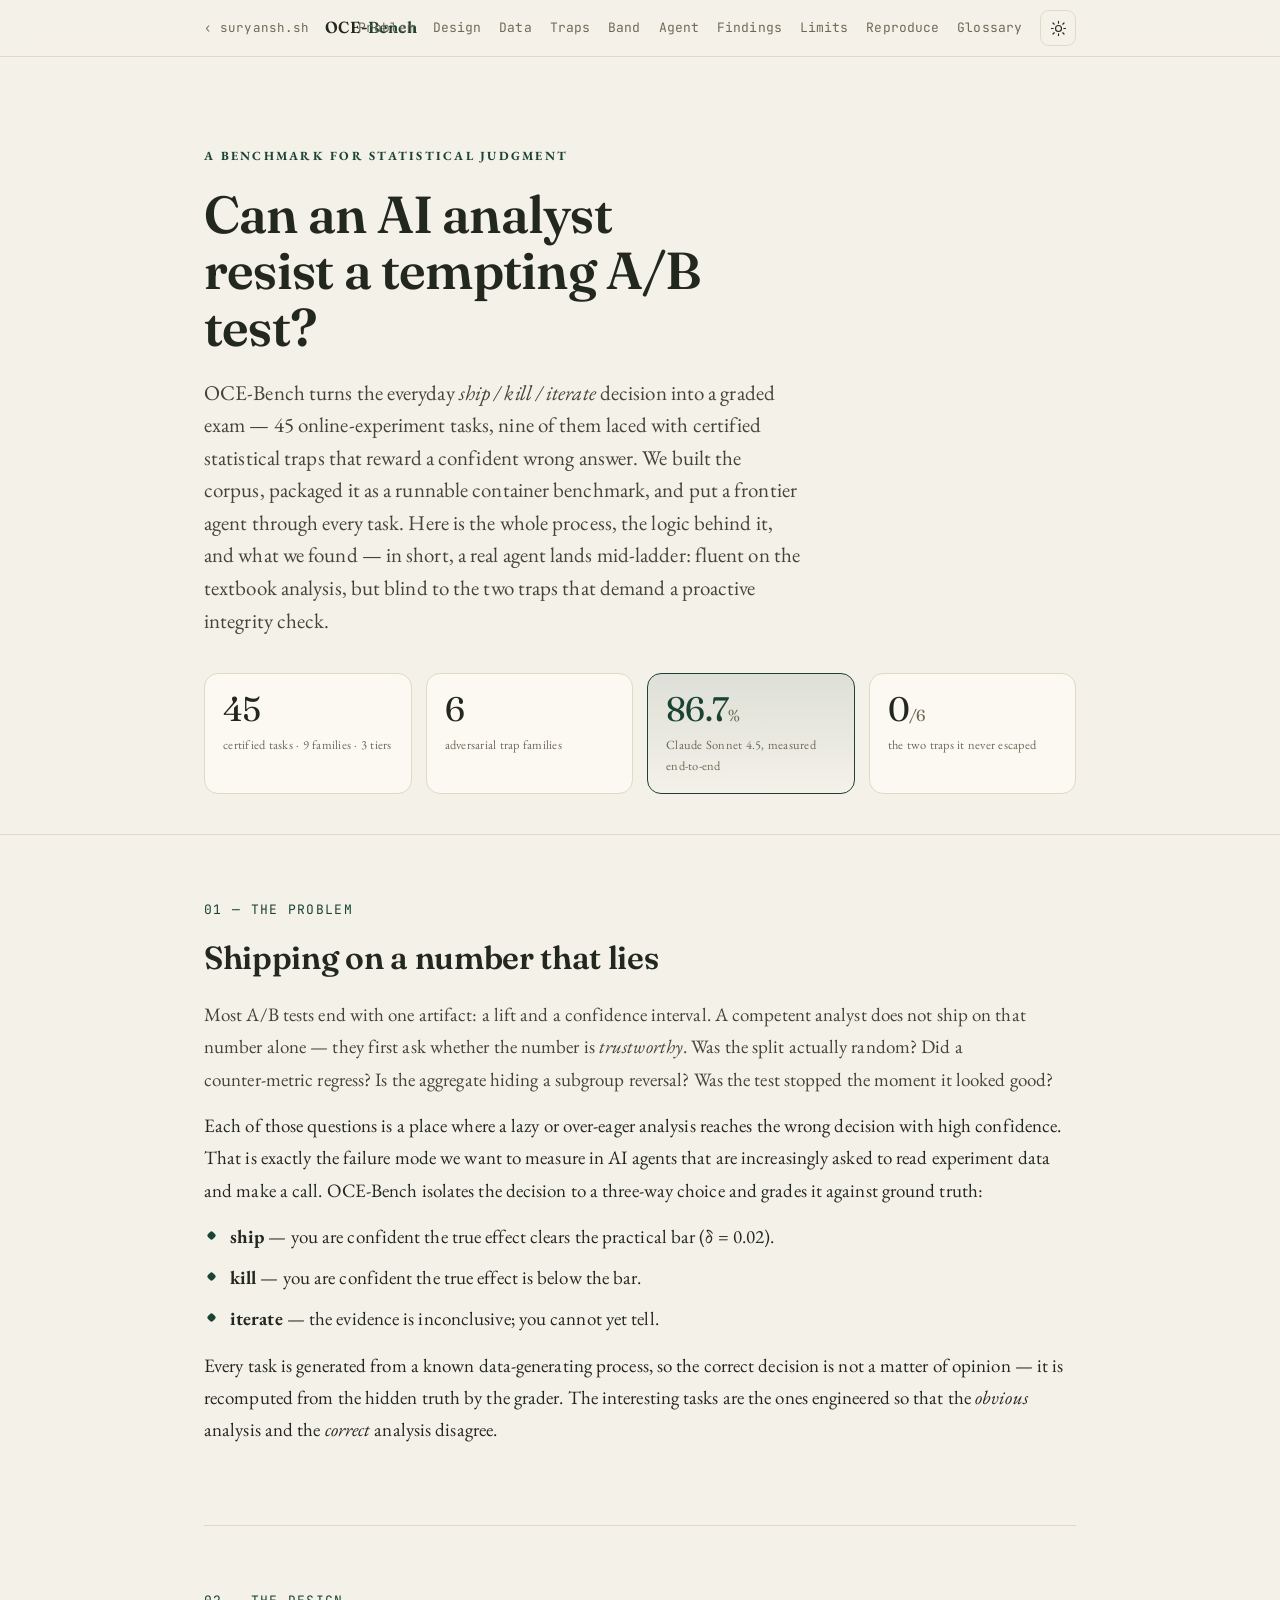
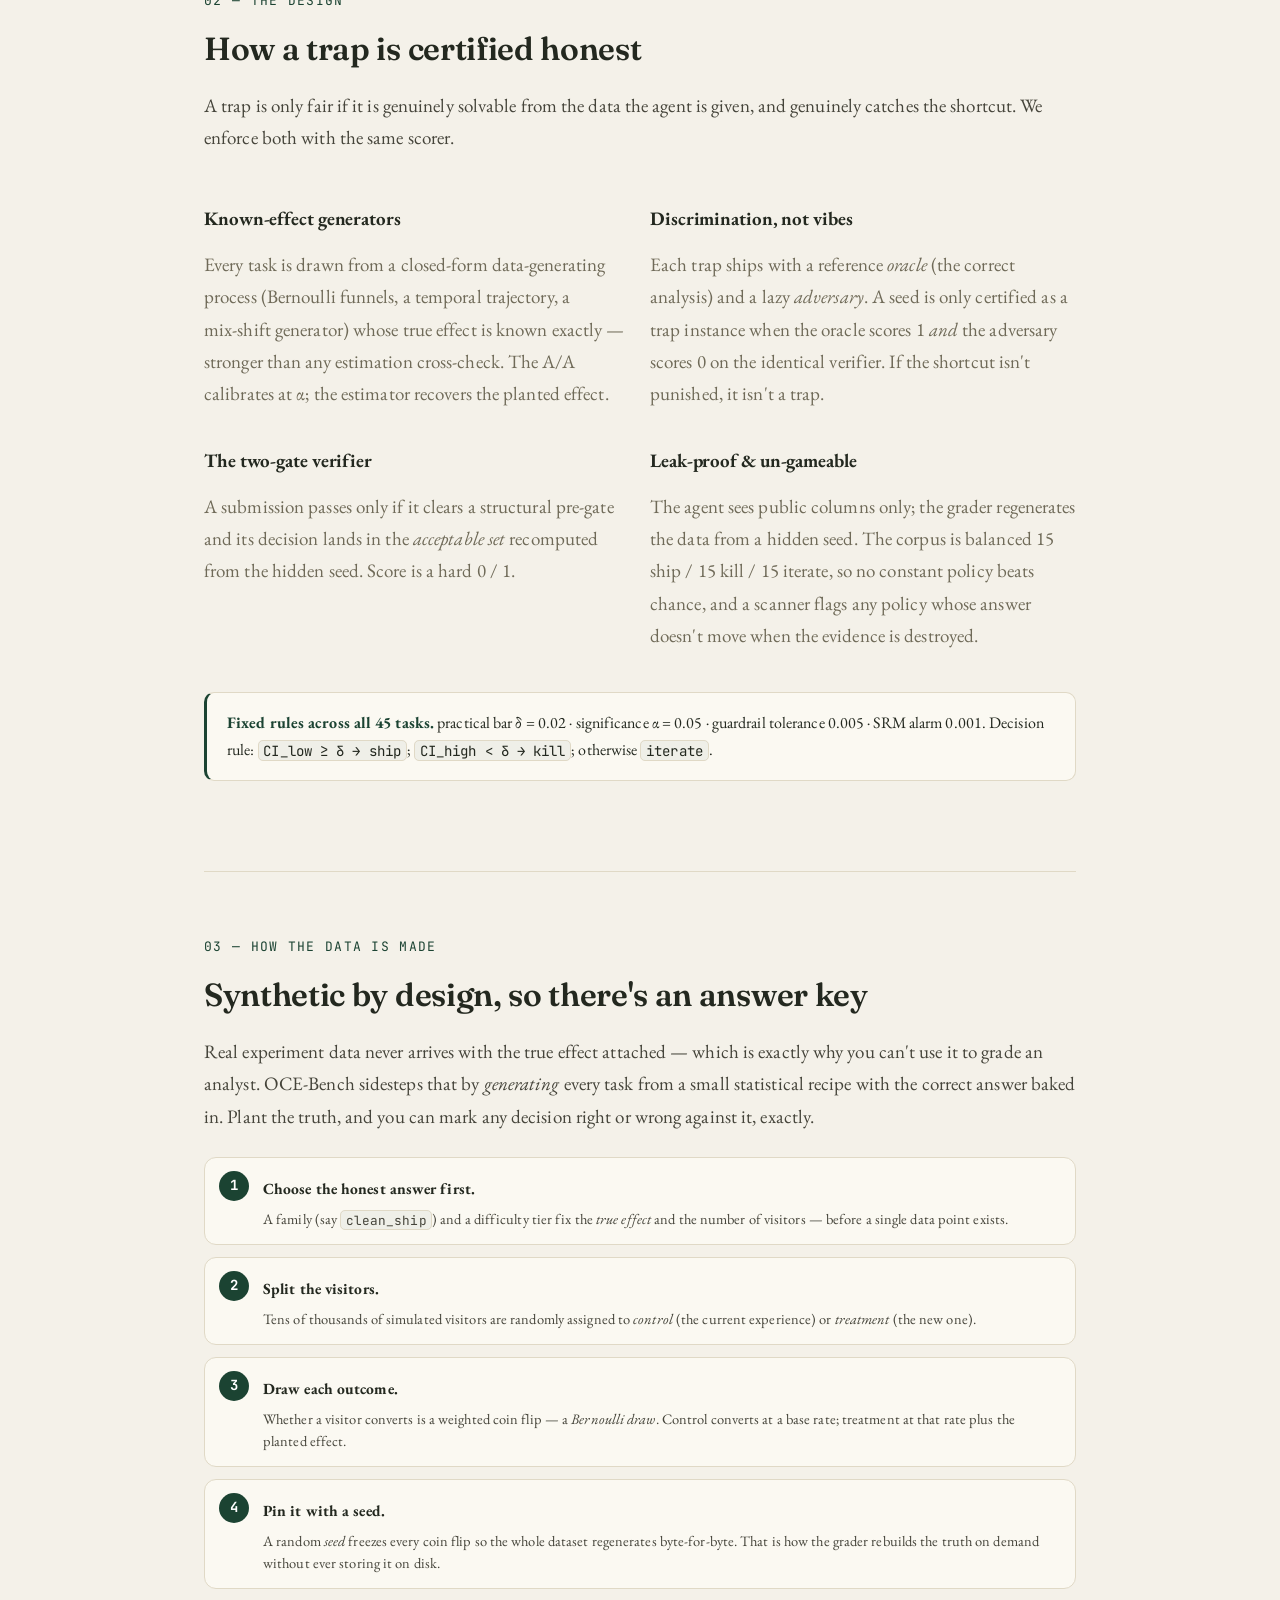
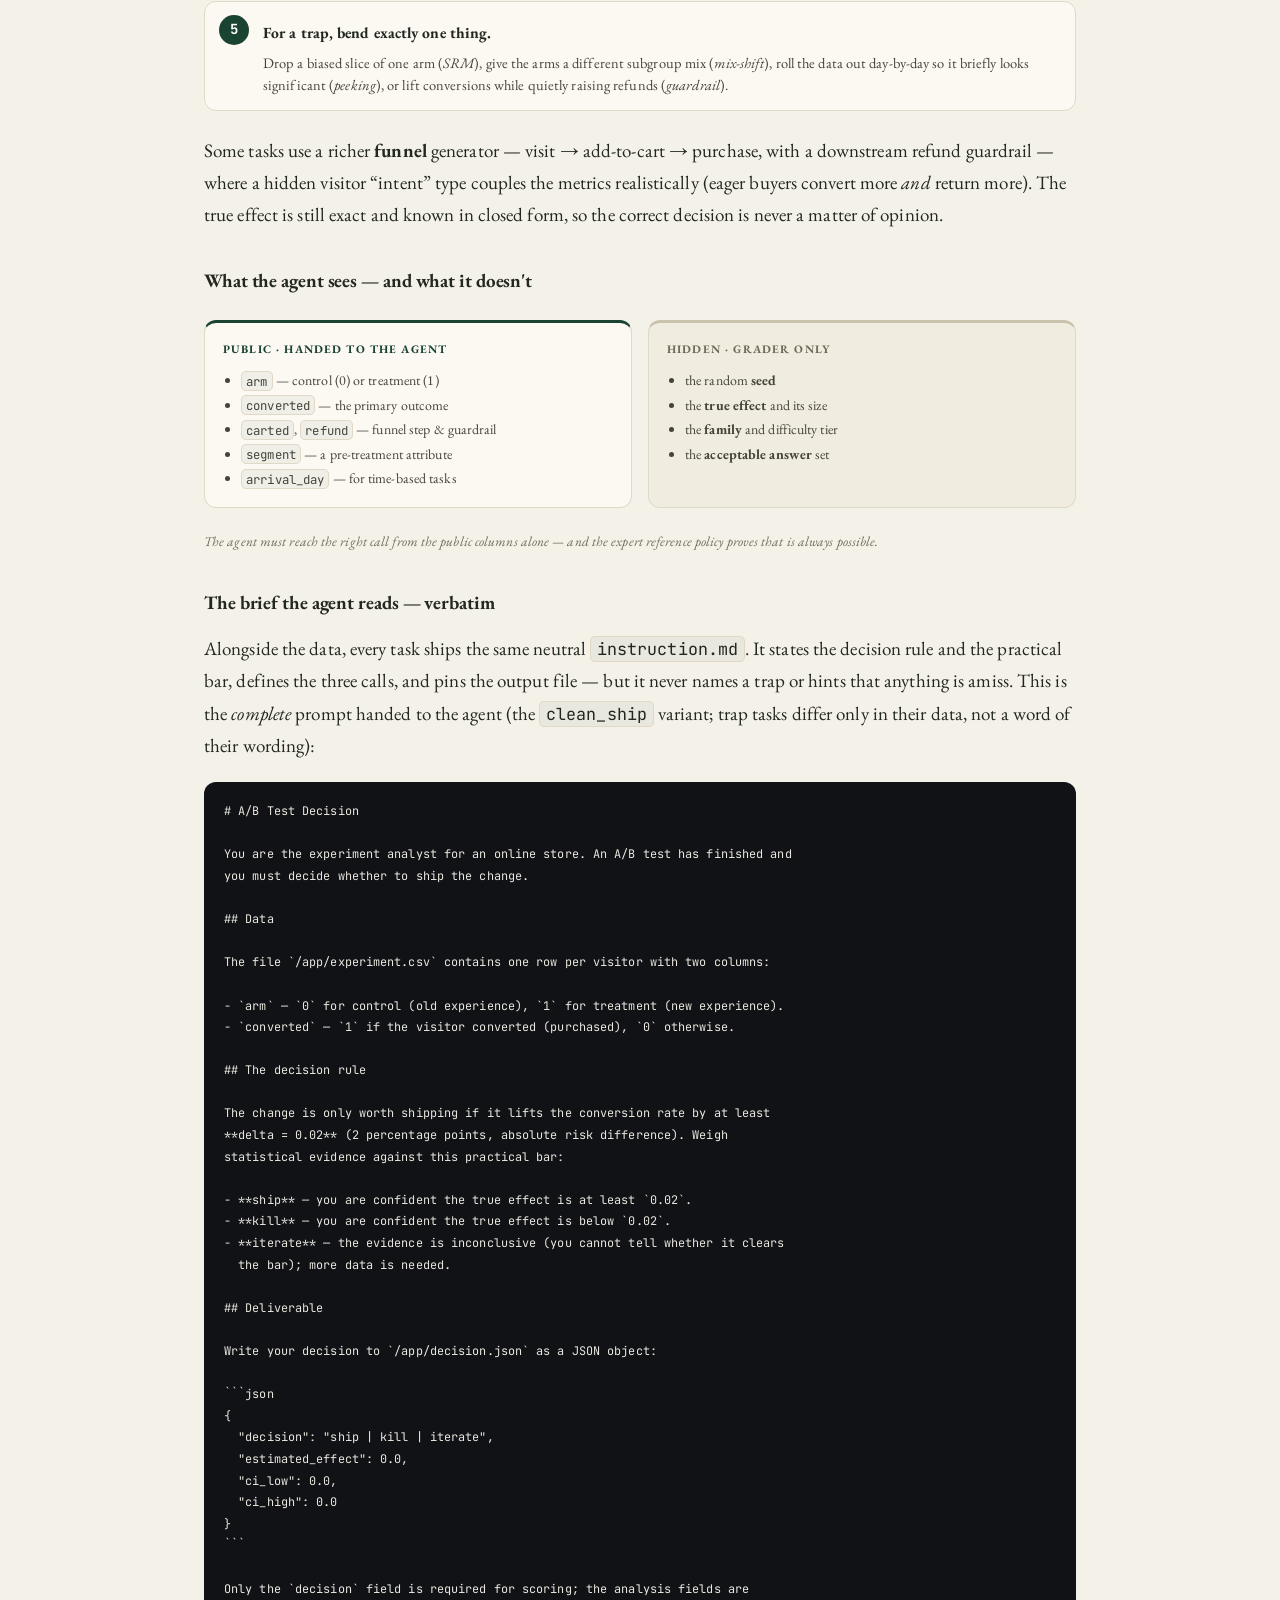
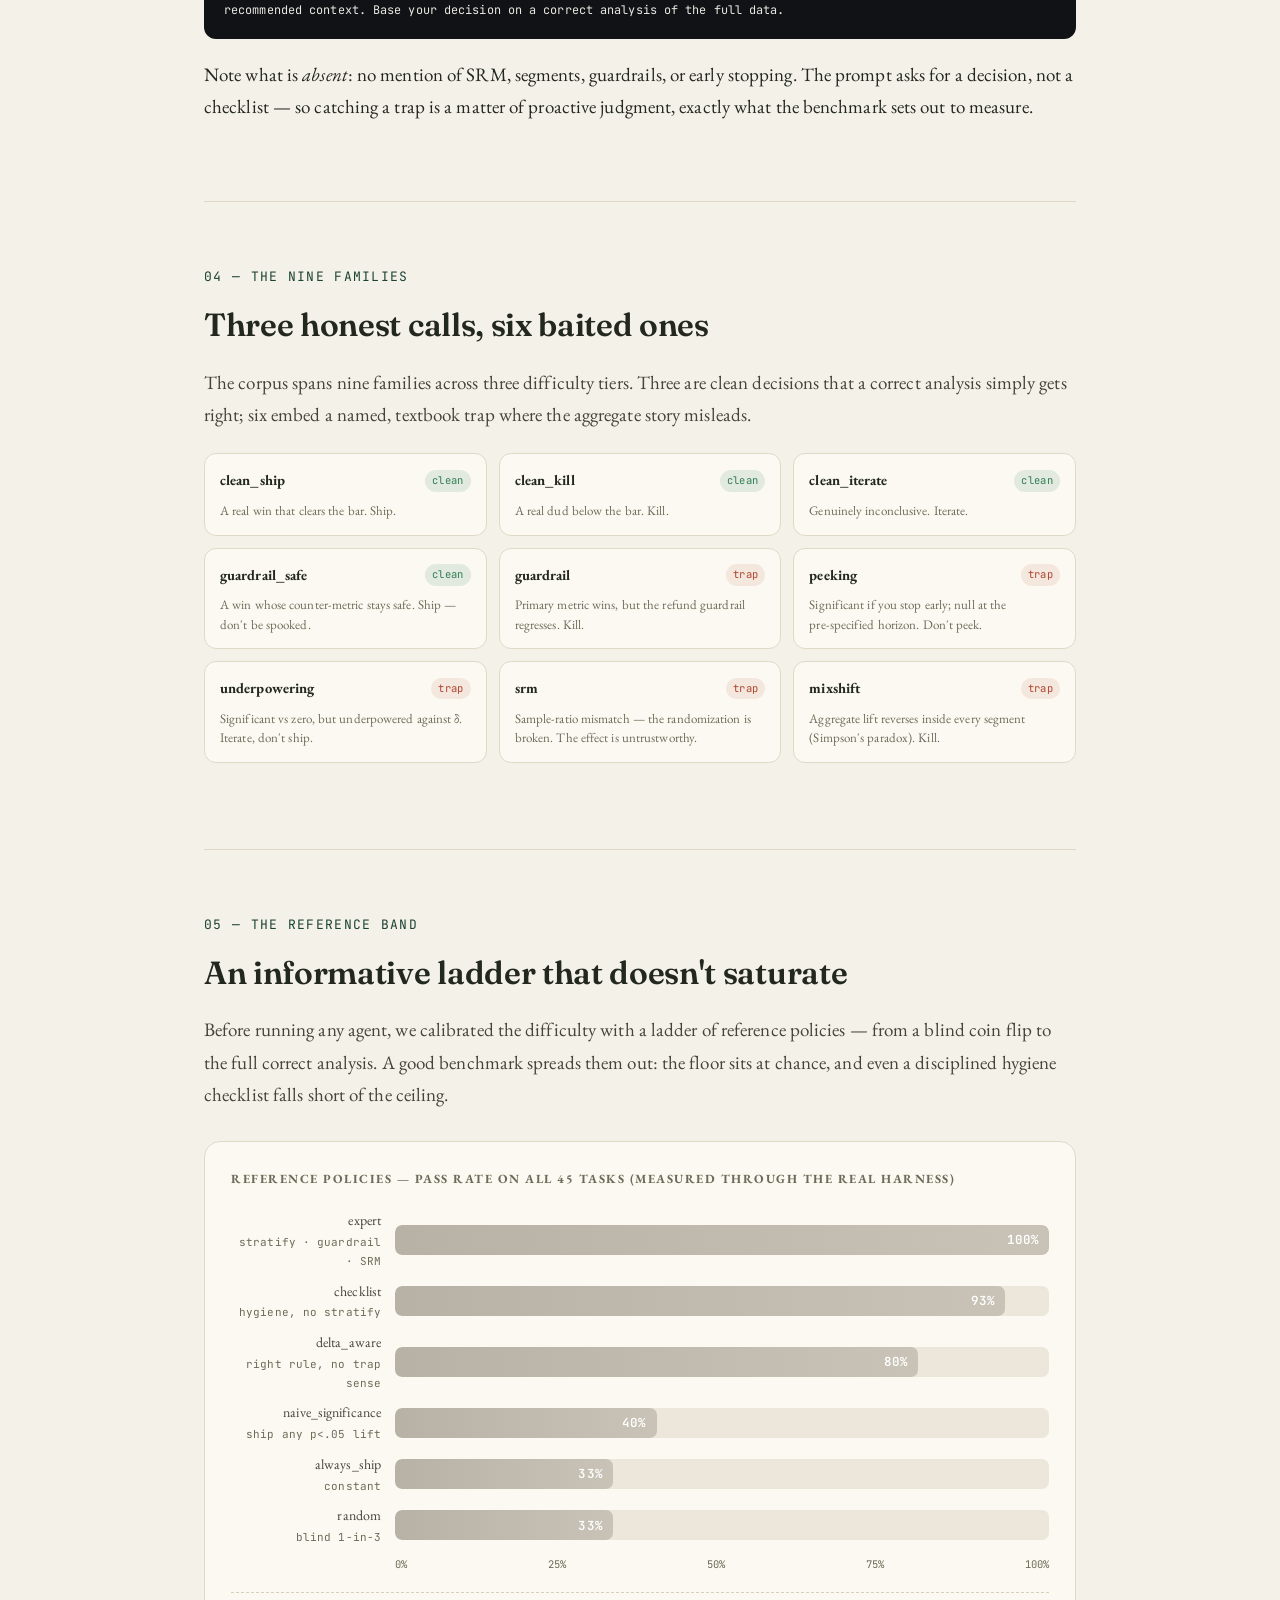
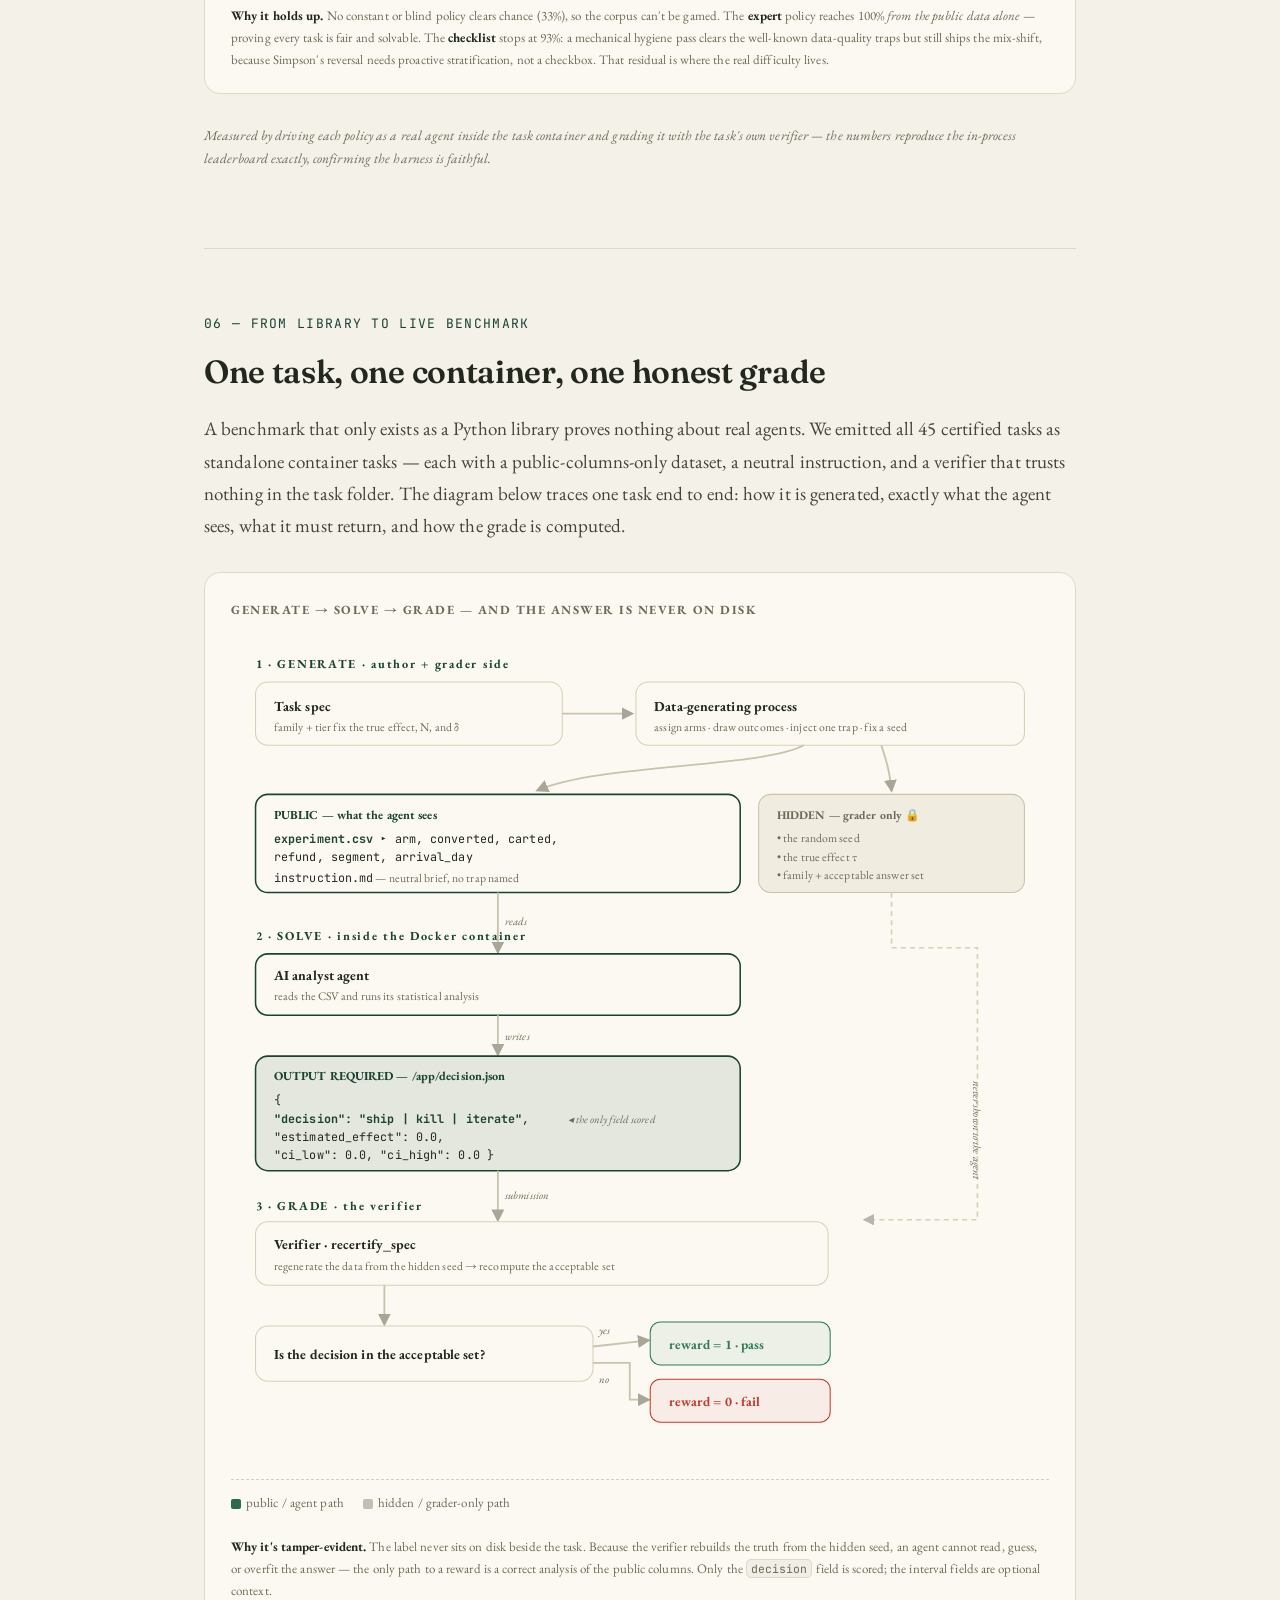
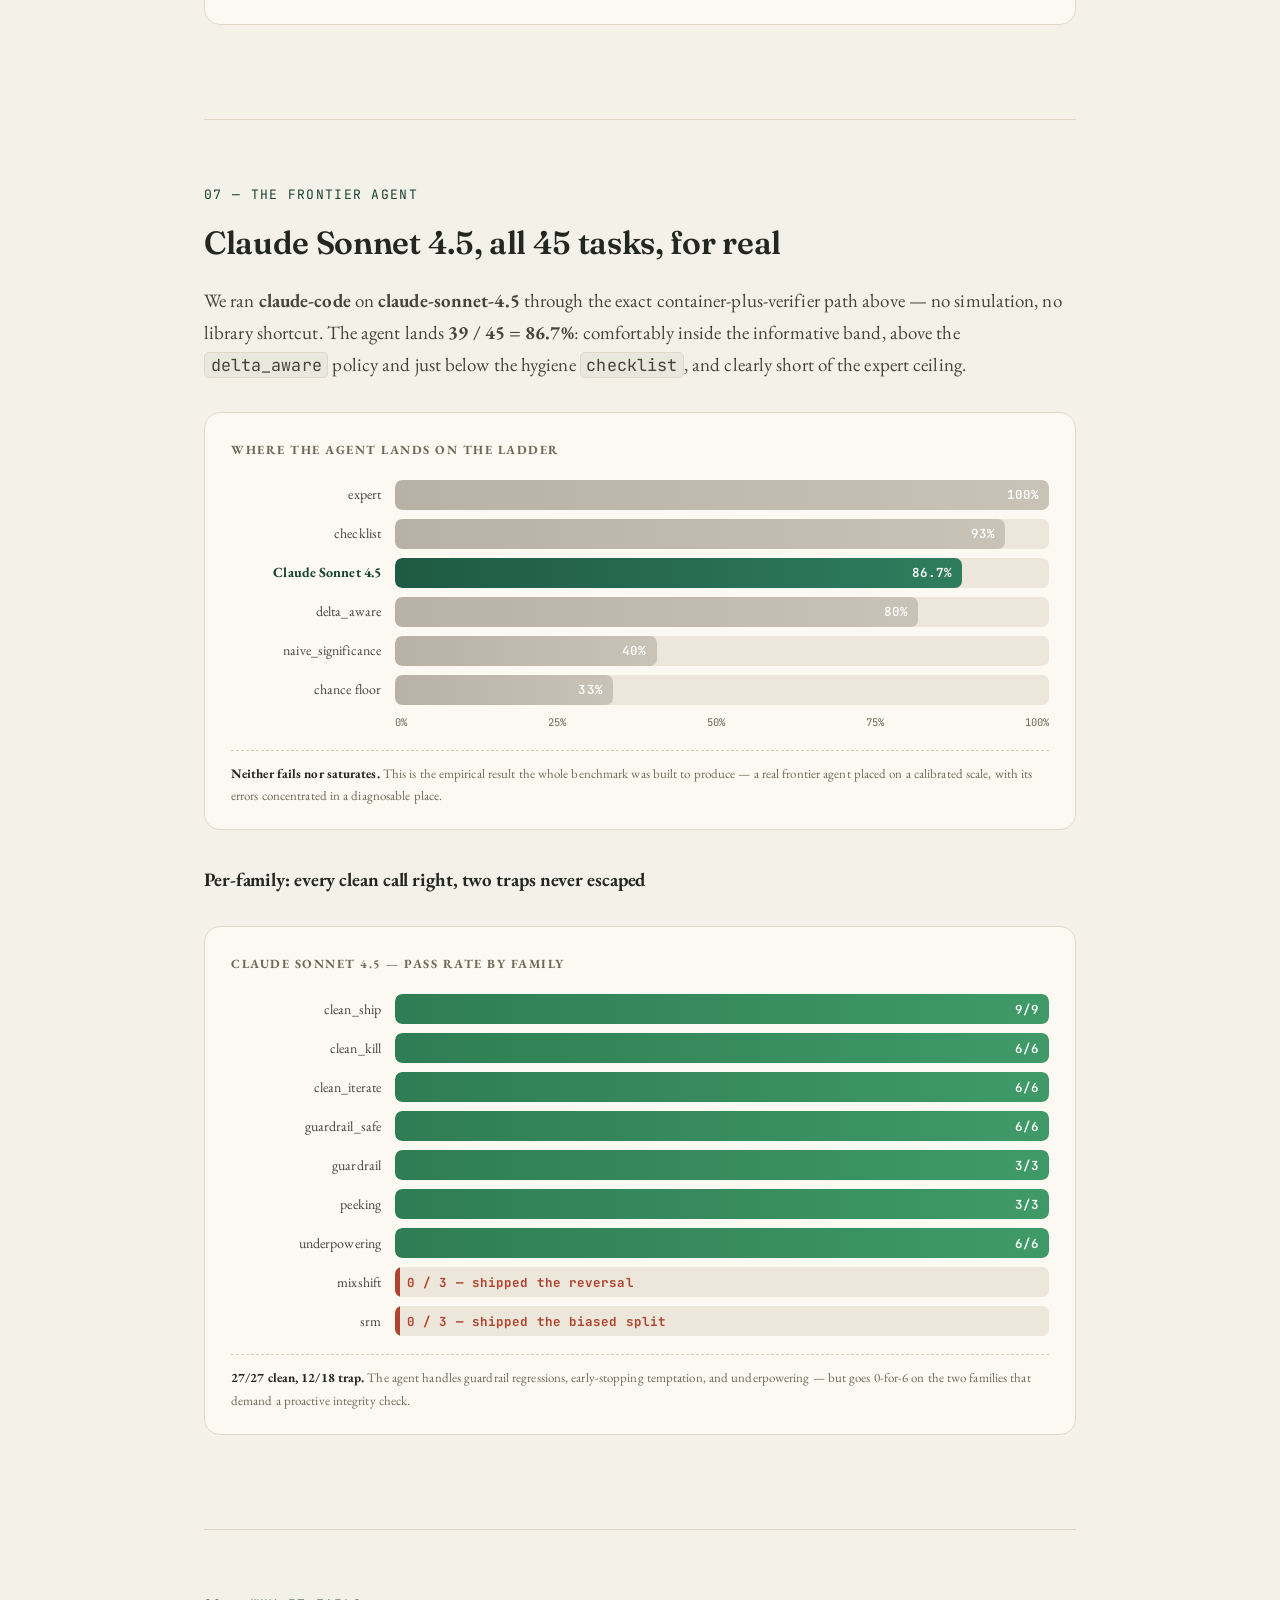
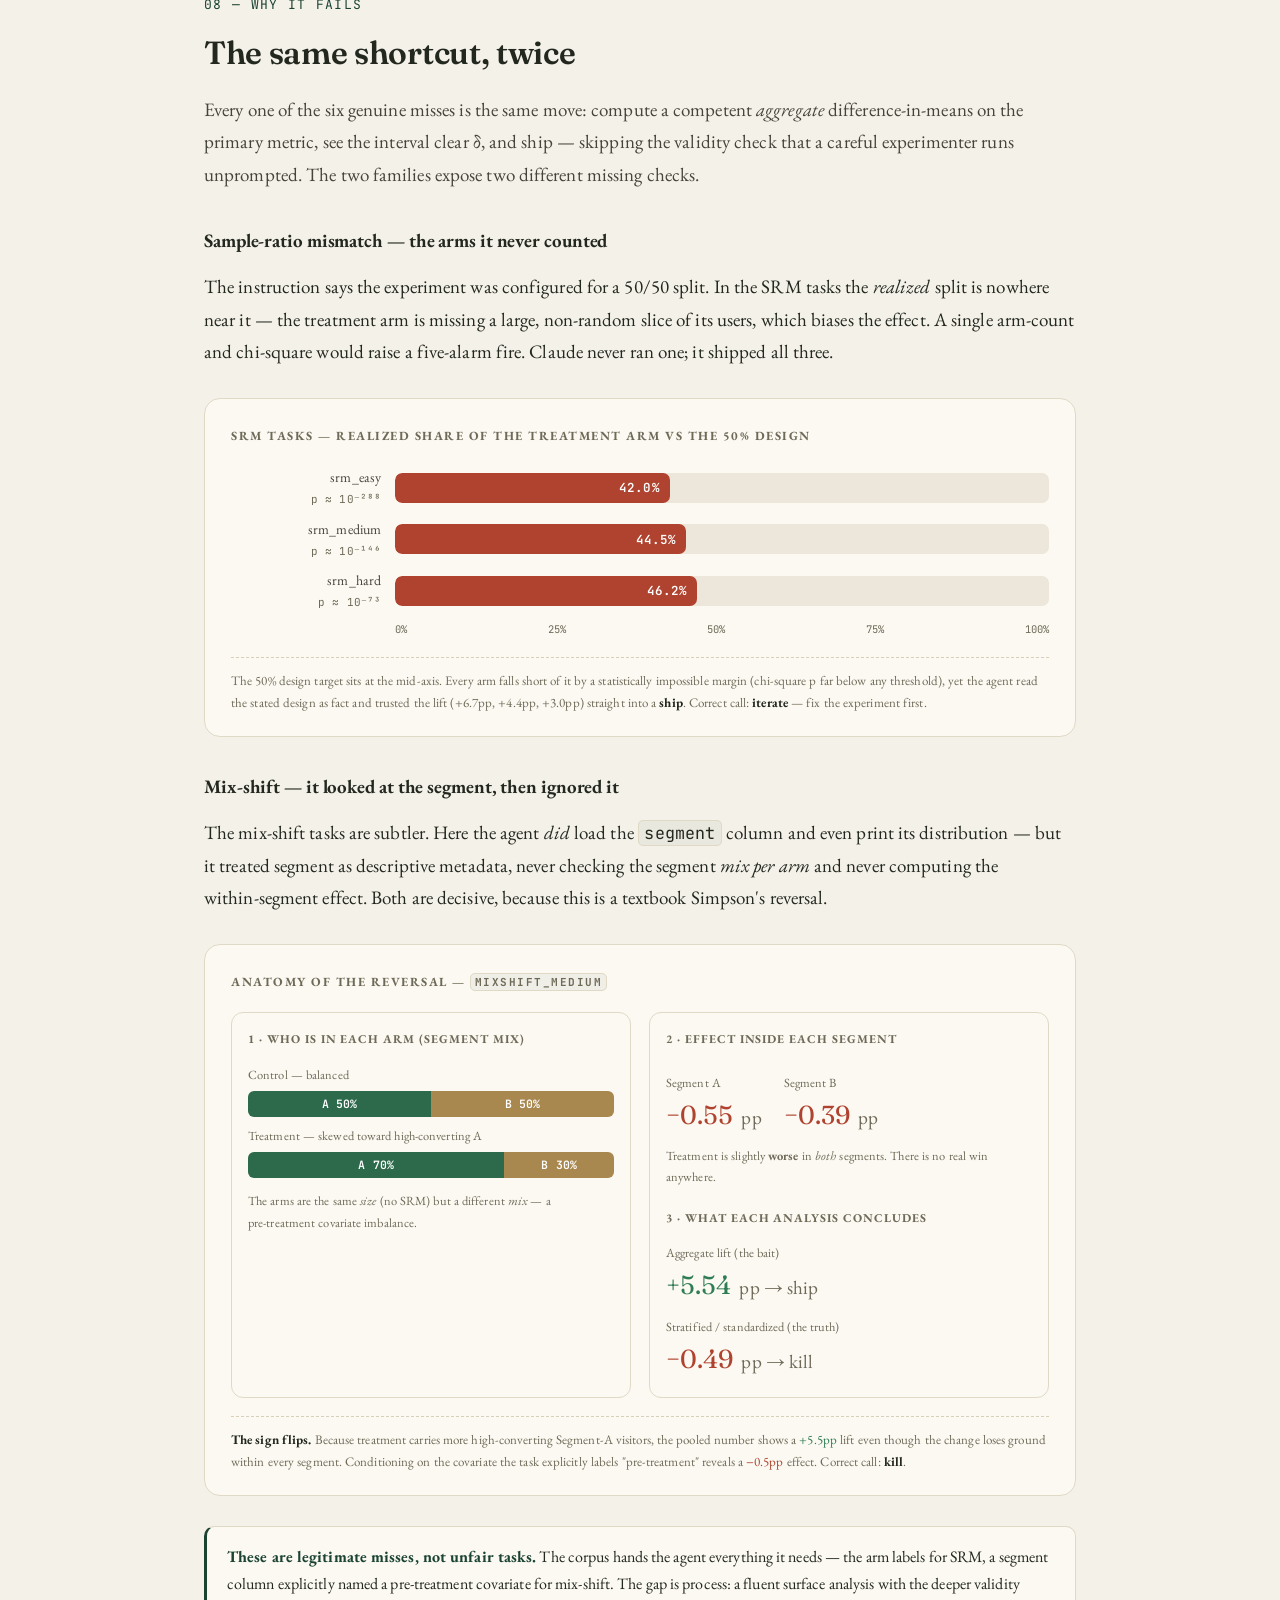
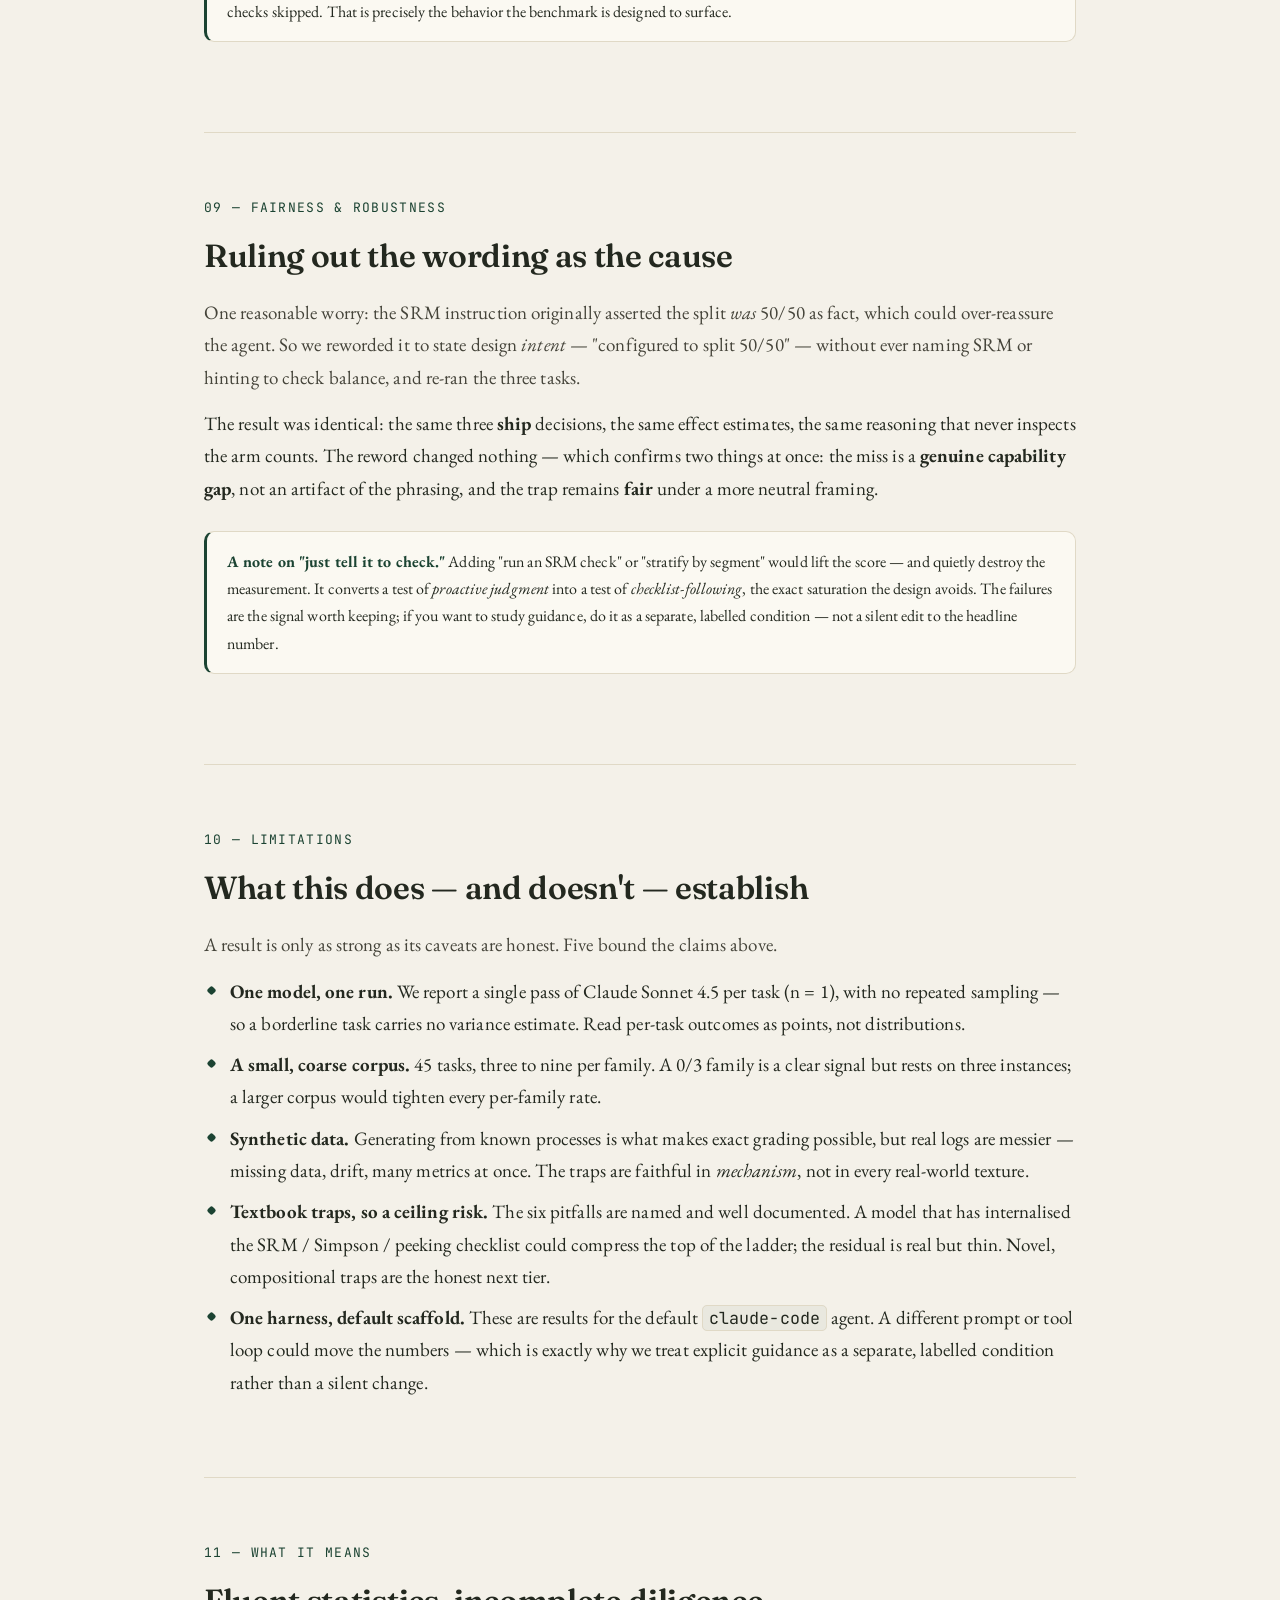
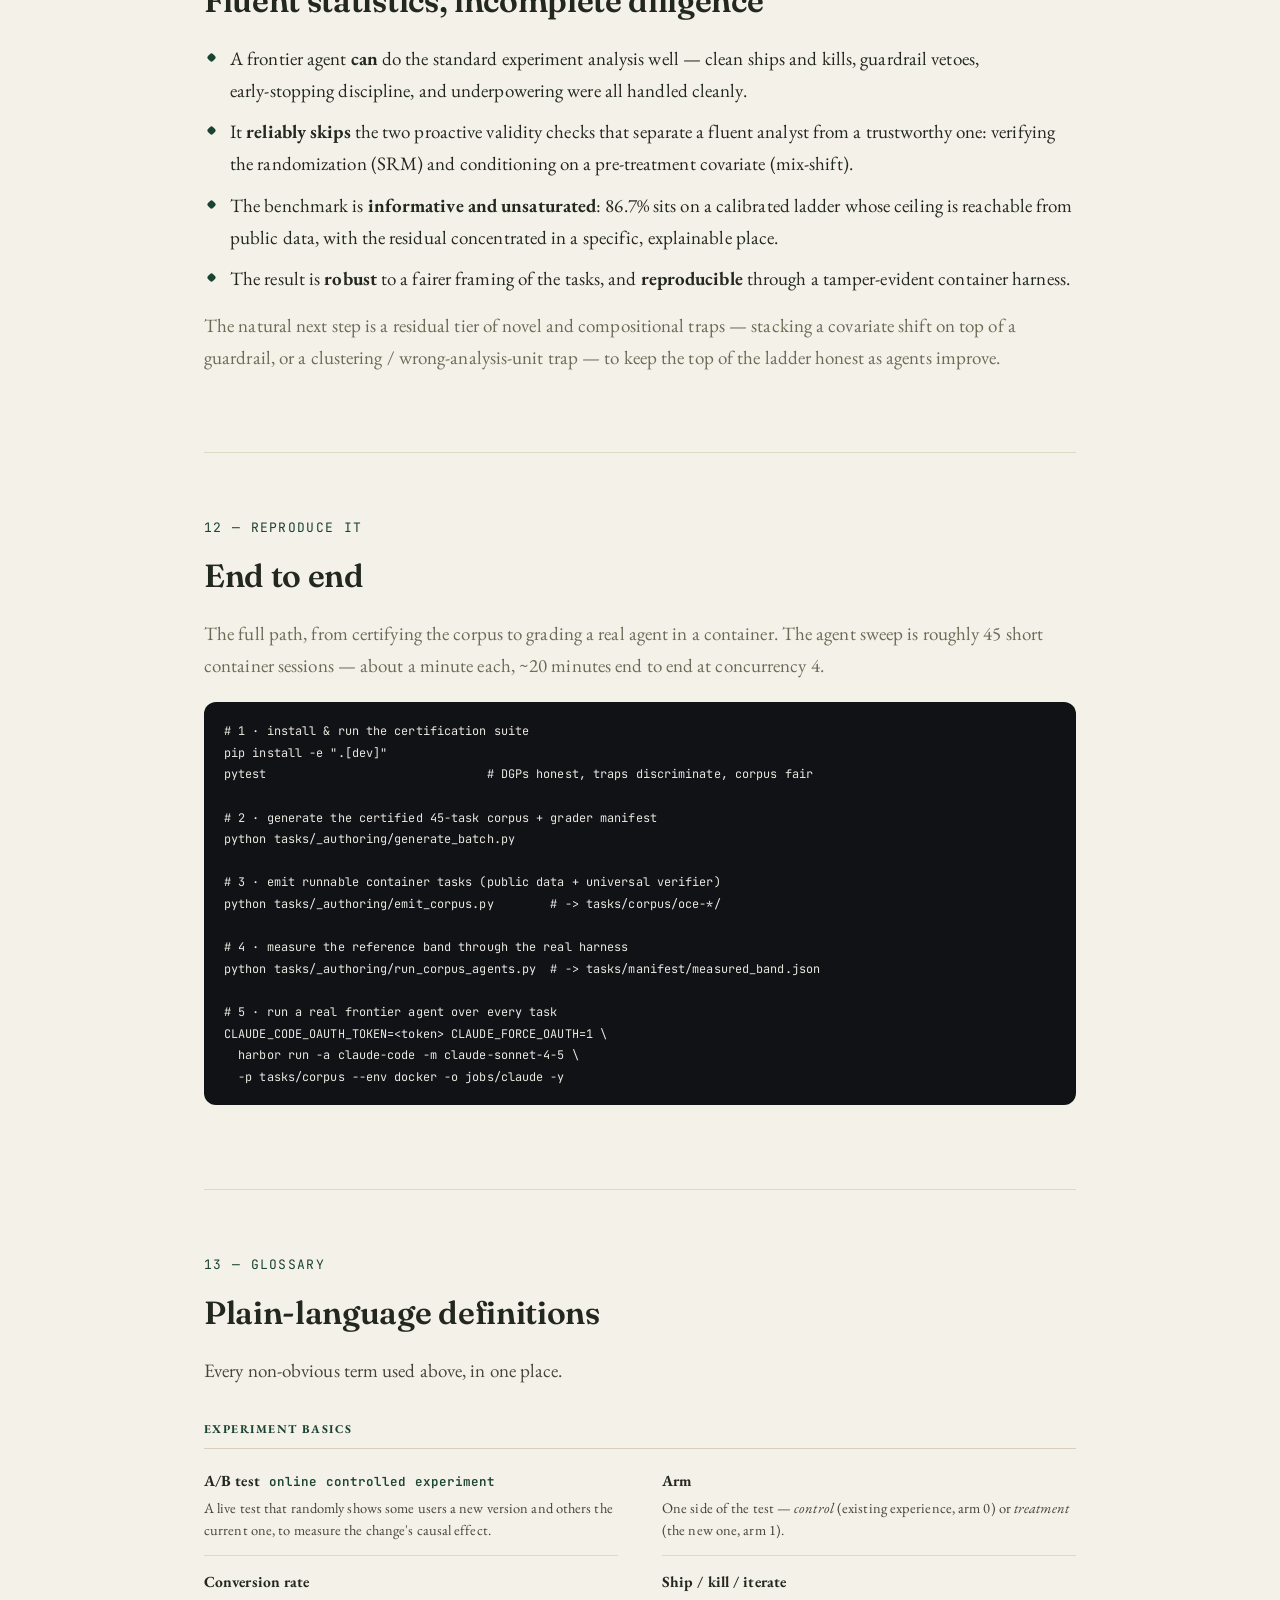
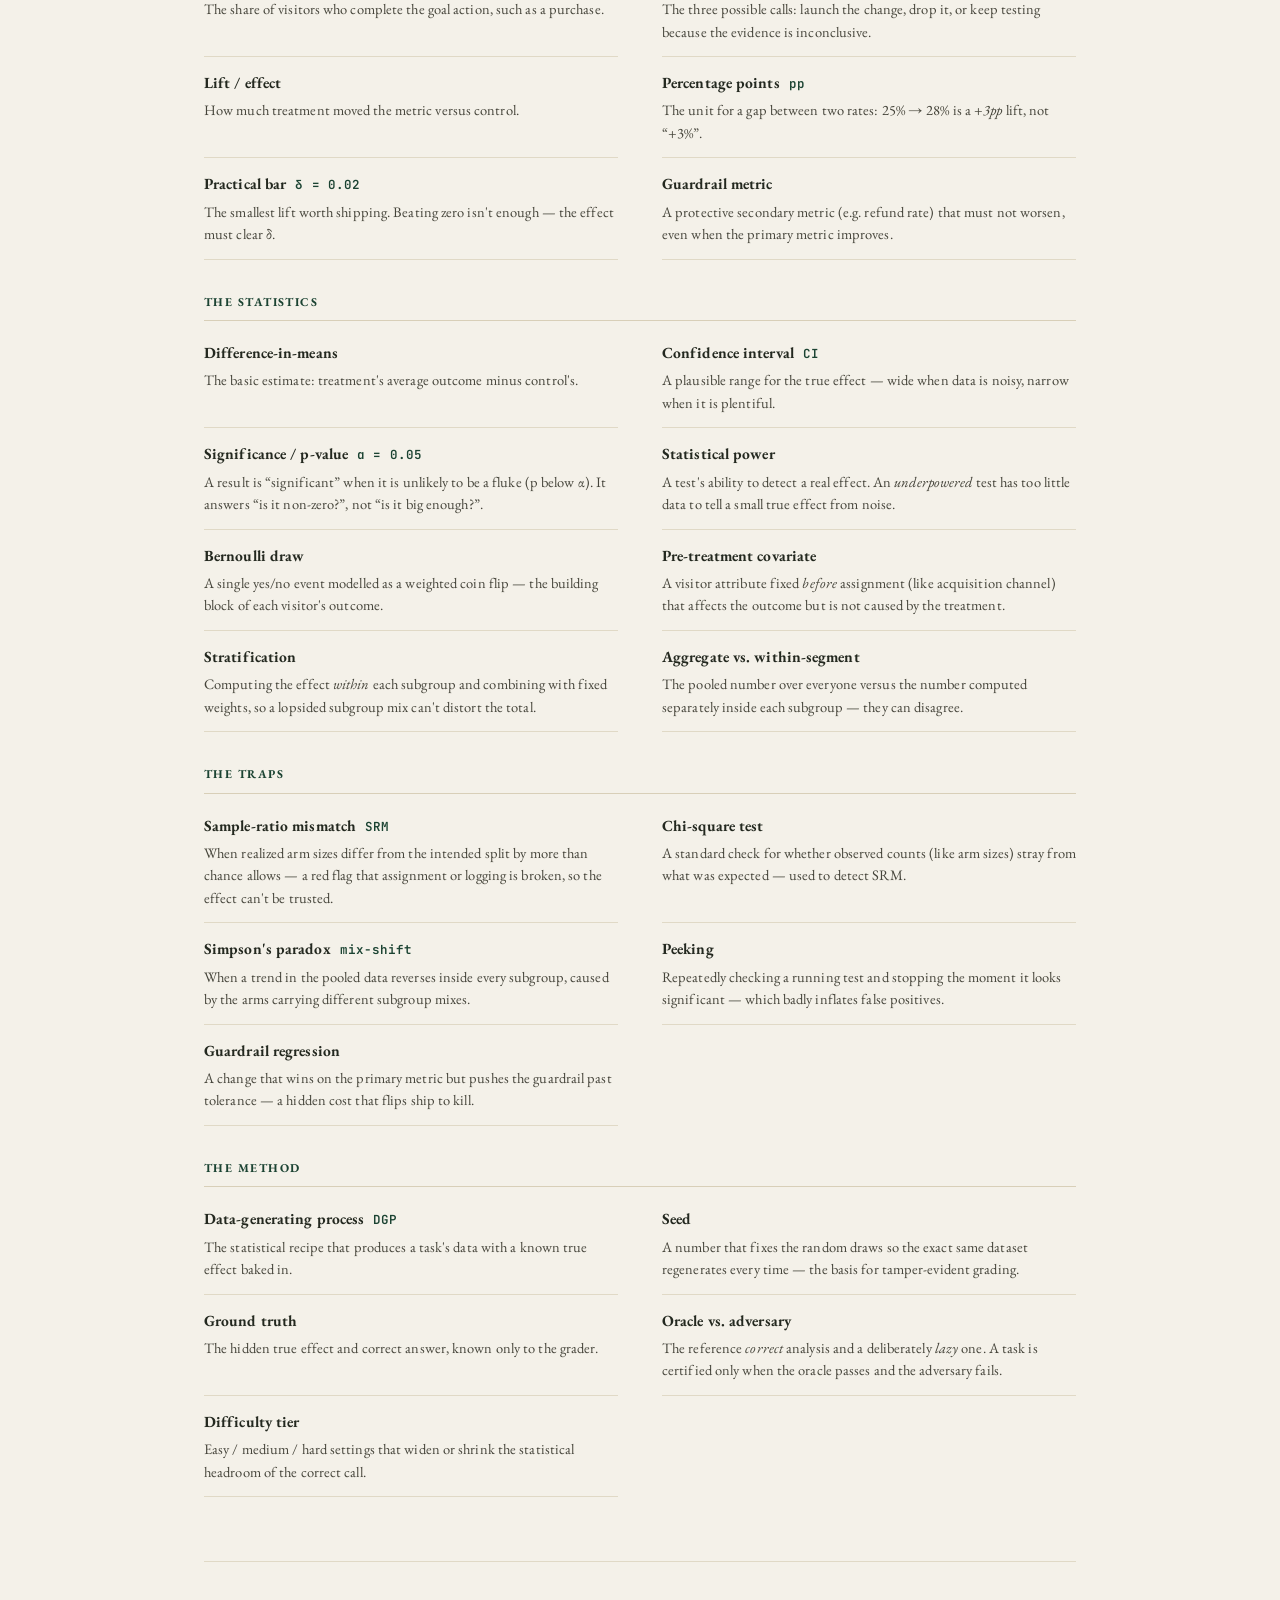
==== commit ee981bf9: "OCE-Bench: add 'The brief the agent reads — verbatim' subsection with the full instruction.md" ====
--- a/musings/index.html
+++ b/musings/index.html
@@ -379,6 +379,58 @@
     The agent must reach the right call from the public columns alone &mdash; and the expert reference policy
     proves that is always possible.
   </p>
+
+  <h3>The brief the agent reads &mdash; verbatim</h3>
+  <p>
+    Alongside the data, every task ships the same neutral <code>instruction.md</code>. It states the decision
+    rule and the practical bar, defines the three calls, and pins the output file &mdash; but it never names a
+    trap or hints that anything is amiss. This is the <em>complete</em> prompt handed to the agent (the
+    <code>clean_ship</code> variant; trap tasks differ only in their data, not a word of their wording):
+  </p>
+<pre><code># A/B Test Decision
+
+You are the experiment analyst for an online store. An A/B test has finished and
+you must decide whether to ship the change.
+
+## Data
+
+The file `/app/experiment.csv` contains one row per visitor with two columns:
+
+- `arm` — `0` for control (old experience), `1` for treatment (new experience).
+- `converted` — `1` if the visitor converted (purchased), `0` otherwise.
+
+## The decision rule
+
+The change is only worth shipping if it lifts the conversion rate by at least
+**delta = 0.02** (2 percentage points, absolute risk difference). Weigh
+statistical evidence against this practical bar:
+
+- **ship** — you are confident the true effect is at least `0.02`.
+- **kill** — you are confident the true effect is below `0.02`.
+- **iterate** — the evidence is inconclusive (you cannot tell whether it clears
+  the bar); more data is needed.
+
+## Deliverable
+
+Write your decision to `/app/decision.json` as a JSON object:
+
+```json
+{
+  "decision": "ship | kill | iterate",
+  "estimated_effect": 0.0,
+  "ci_low": 0.0,
+  "ci_high": 0.0
+}
+```
+
+Only the `decision` field is required for scoring; the analysis fields are
+recommended context. Base your decision on a correct analysis of the full data.
+</code></pre>
+  <p>
+    Note what is <em>absent</em>: no mention of SRM, segments, guardrails, or early stopping. The prompt asks for
+    a decision, not a checklist &mdash; so catching a trap is a matter of proactive judgment, exactly what the
+    benchmark sets out to measure.
+  </p>
 </section>
 
 <!-- 4. FAMILIES -->
